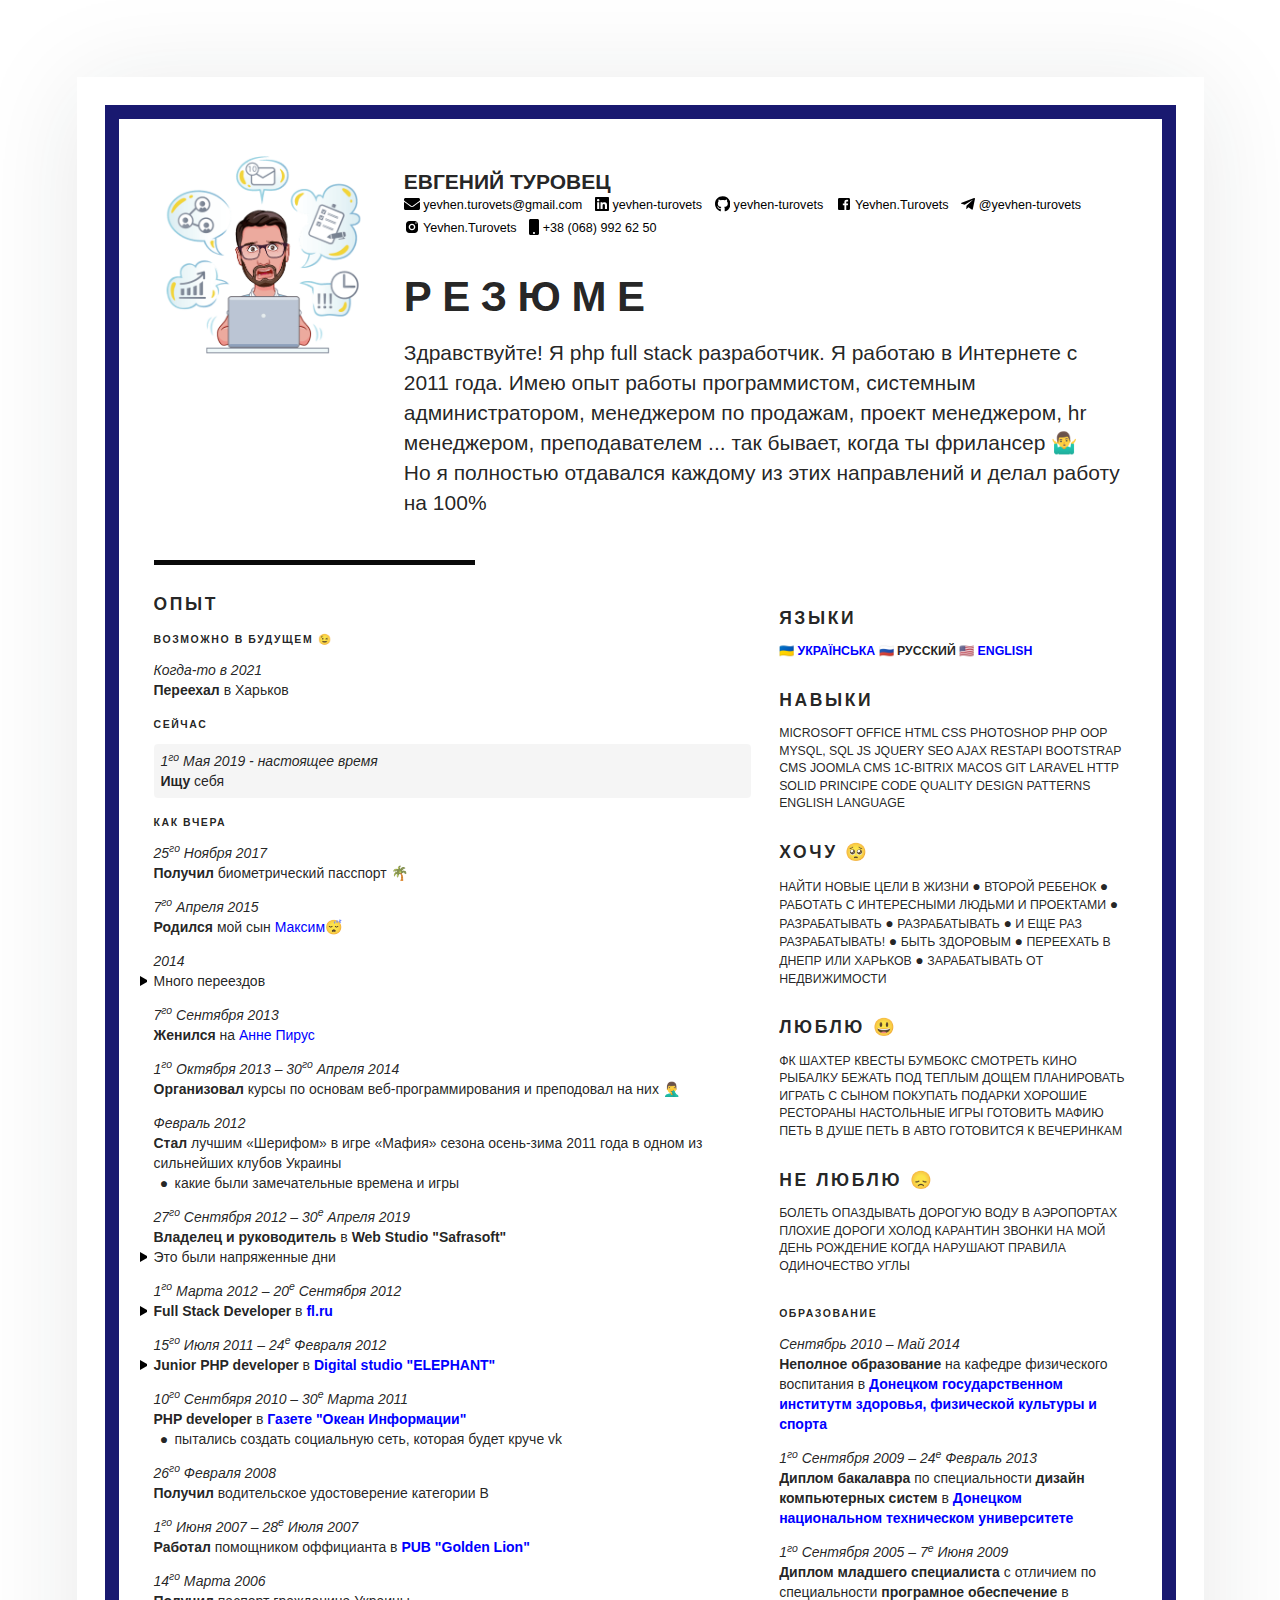
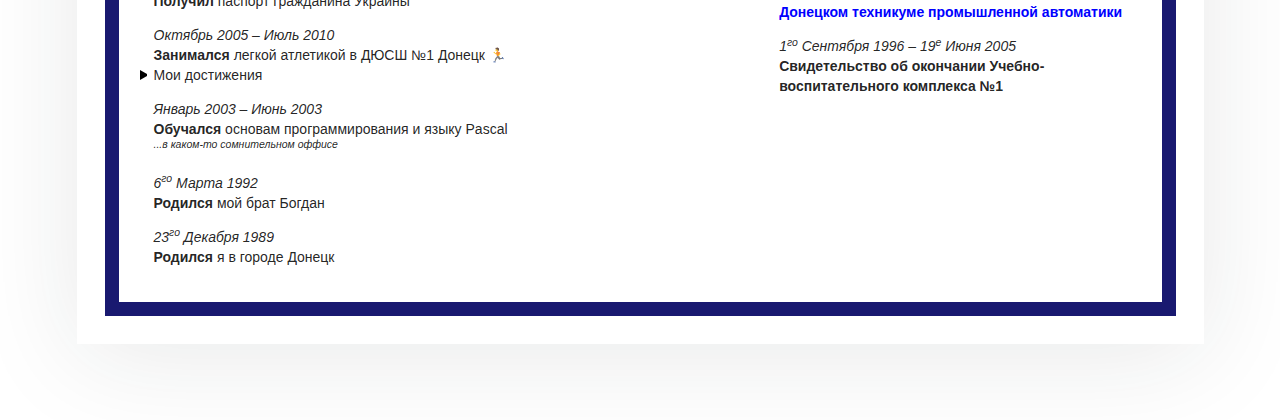
==== ru-ru/index.html @ 9f663149 "Create Ru version (closes #31" ====
<!DOCTYPE html>
<html>
  <head>
    <meta charset="UTF-8" />
    <meta name="description" content="Мой личный веб-сайт.">
    <meta name="robots" content="index,follow">
    <meta name="viewport" content="width=device-width, initial-scale=1">
    <title>Евгений Туровец - Резюме</title>
    <link rel="icon" type="image/x-icon" href="../favicon.ico">
    <link rel="me" href="mailto:yevhen.turovets@gmail.com">
    <link rel="me" href="tel:+380689926250">
    <link rel="stylesheet" href="../assets/stylesheets/base.css">
  </head>
  <body>
  <main>
    <article>
      <div class="page" style="border-color: midnightblue;">
        <div class="stackable grid">
          <div class="row">
            <div class="four wide center aligned column">
              <!-- Avatar -->
              <div class="avatar-wrapper">
                <object width="300px" class="avatar" data="../assets/images/avatar.svg" role="img" aria-label="Фотография моего профиля"></object>
              </div>
            </div>
            <div class="twelve wide column">
              <div class="stackable grid">
                <div class="sixteen wide column">
                  <!-- Name, job, contacts -->
                  <h1 class="name">Евгений Туровец</h1>
                  <ul class="contacts">
                    <li>
                      <a href="mailto:yevhen.turovets@gmail.com" rel="author" class="mail">
                        <svg class="icon" xmlns="http://www.w3.org/2000/svg" viewBox="0 0 512 512">
                          <path d="M502.3 190.8c3.9-3.1 9.7-.2 9.7 4.7V400c0 26.5-21.5 48-48 48H48c-26.5 0-48-21.5-48-48V195.6c0-5 5.7-7.8 9.7-4.7 22.4 17.4 52.1 39.5 154.1 113.6 21.1 15.4 56.7 47.8 92.2 47.6 35.7.3 72-32.8 92.3-47.6 102-74.1 131.6-96.3 154-113.7zM256 320c23.2.4 56.6-29.2 73.4-41.4 132.7-96.3 142.8-104.7 173.4-128.7 5.8-4.5 9.2-11.5 9.2-18.9v-19c0-26.5-21.5-48-48-48H48C21.5 64 0 85.5 0 112v19c0 7.4 3.4 14.3 9.2 18.9 30.6 23.9 40.7 32.4 173.4 128.7 16.8 12.2 50.2 41.8 73.4 41.4z">
                          </path>
                        </svg>
                        <span>yevhen.turovets@gmail.com</span>
                      </a>
                    </li>
                    <li>
                      <a href="https://linkedin.com/in/yevhen-turovets/" rel="author" class="linkedin">
                        <svg class="icon" xmlns="http://www.w3.org/2000/svg" viewBox="0 0 448 512">
                          <path
                                  d="M416 32H31.9C14.3 32 0 46.5 0 64.3v383.4C0 465.5 14.3 480 31.9 480H416c17.6 0 32-14.5 32-32.3V64.3c0-17.8-14.4-32.3-32-32.3zM135.4 416H69V202.2h66.5V416zm-33.2-243c-21.3 0-38.5-17.3-38.5-38.5S80.9 96 102.2 96c21.2 0 38.5 17.3 38.5 38.5 0 21.3-17.2 38.5-38.5 38.5zm282.1 243h-66.4V312c0-24.8-.5-56.7-34.5-56.7-34.6 0-39.9 27-39.9 54.9V416h-66.4V202.2h63.7v29.2h.9c8.9-16.8 30.6-34.5 62.9-34.5 67.2 0 79.7 44.3 79.7 101.9V416z" />
                        </svg>
                        <span>yevhen-turovets</span>
                      </a>
                    </li>
                    <li>
                      <a href="https://github.com/yevhen-turovets" rel="author" class="github">
                        <svg class="icon" xmlns="http://www.w3.org/2000/svg" viewBox="0 0 496 512">
                          <path
                                  d="M165.9 397.4c0 2-2.3 3.6-5.2 3.6-3.3.3-5.6-1.3-5.6-3.6 0-2 2.3-3.6 5.2-3.6 3-.3 5.6 1.3 5.6 3.6zm-31.1-4.5c-.7 2 1.3 4.3 4.3 4.9 2.6 1 5.6 0 6.2-2s-1.3-4.3-4.3-5.2c-2.6-.7-5.5.3-6.2 2.3zm44.2-1.7c-2.9.7-4.9 2.6-4.6 4.9.3 2 2.9 3.3 5.9 2.6 2.9-.7 4.9-2.6 4.6-4.6-.3-1.9-3-3.2-5.9-2.9zM244.8 8C106.1 8 0 113.3 0 252c0 110.9 69.8 205.8 169.5 239.2 12.8 2.3 17.3-5.6 17.3-12.1 0-6.2-.3-40.4-.3-61.4 0 0-70 15-84.7-29.8 0 0-11.4-29.1-27.8-36.6 0 0-22.9-15.7 1.6-15.4 0 0 24.9 2 38.6 25.8 21.9 38.6 58.6 27.5 72.9 20.9 2.3-16 8.8-27.1 16-33.7-55.9-6.2-112.3-14.3-112.3-110.5 0-27.5 7.6-41.3 23.6-58.9-2.6-6.5-11.1-33.3 2.6-67.9 20.9-6.5 69 27 69 27 20-5.6 41.5-8.5 62.8-8.5s42.8 2.9 62.8 8.5c0 0 48.1-33.6 69-27 13.7 34.7 5.2 61.4 2.6 67.9 16 17.7 25.8 31.5 25.8 58.9 0 96.5-58.9 104.2-114.8 110.5 9.2 7.9 17 22.9 17 46.4 0 33.7-.3 75.4-.3 83.6 0 6.5 4.6 14.4 17.3 12.1C428.2 457.8 496 362.9 496 252 496 113.3 383.5 8 244.8 8zM97.2 352.9c-1.3 1-1 3.3.7 5.2 1.6 1.6 3.9 2.3 5.2 1 1.3-1 1-3.3-.7-5.2-1.6-1.6-3.9-2.3-5.2-1zm-10.8-8.1c-.7 1.3.3 2.9 2.3 3.9 1.6 1 3.6.7 4.3-.7.7-1.3-.3-2.9-2.3-3.9-2-.6-3.6-.3-4.3.7zm32.4 35.6c-1.6 1.3-1 4.3 1.3 6.2 2.3 2.3 5.2 2.6 6.5 1 1.3-1.3.7-4.3-1.3-6.2-2.2-2.3-5.2-2.6-6.5-1zm-11.4-14.7c-1.6 1-1.6 3.6 0 5.9 1.6 2.3 4.3 3.3 5.6 2.3 1.6-1.3 1.6-3.9 0-6.2-1.4-2.3-4-3.3-5.6-2z" />
                        </svg>
                        <span>yevhen-turovets</span>
                      </a>
                    </li>
                    <li>
                      <a href="https://www.facebook.com/yevhen.turovets/" rel="author" class="facebook">
                        <svg class="icon" xmlns="http://www.w3.org/2000/svg" viewBox="0 0 24 24">
                          <path d="M19,3H5C3.895,3,3,3.895,3,5v14c0,1.105,0.895,2,2,2h7.621v-6.961h-2.343v-2.725h2.343V9.309 c0-2.324,1.421-3.591,3.495-3.591c0.699-0.002,1.397,0.034,2.092,0.105v2.43h-1.428c-1.13,0-1.35,0.534-1.35,1.322v1.735h2.7 l-0.351,2.725h-2.365V21H19c1.105,0,2-0.895,2-2V5C21,3.895,20.105,3,19,3z">
                          </path>
                        </svg>
                        <span>Yevhen.Turovets</span>
                      </a>
                    </li>
                    <li>
                      <a href="https://t.me/yevhen-turovets" rel="author" class="telegram">
                        <svg class="icon" xmlns="http://www.w3.org/2000/svg" viewBox="0 0 448 512">
                          <path fill="currentColor"
                                d="M446.7 98.6l-67.6 318.8c-5.1 22.5-18.4 28.1-37.3 17.5l-103-75.9-49.7 47.8c-5.5 5.5-10.1 10.1-20.7 10.1l7.4-104.9 190.9-172.5c8.3-7.4-1.8-11.5-12.9-4.1L117.8 284 16.2 252.2c-22.1-6.9-22.5-22.1 4.6-32.7L418.2 66.4c18.4-6.9 34.5 4.1 28.5 32.2z">
                          </path>
                        </svg>
                        <span>@yevhen-turovets</span>
                      </a>
                    </li>
                    <li>
                      <a href="https://www.instagram.com/yevhen.turovets/" rel="author" class="instagram">
                        <svg class="icon" xmlns="http://www.w3.org/2000/svg" viewBox="0 0 24 24">
                          <path d="M 8 3 C 5.239 3 3 5.239 3 8 L 3 16 C 3 18.761 5.239 21 8 21 L 16 21 C 18.761 21 21 18.761 21 16 L 21 8 C 21 5.239 18.761 3 16 3 L 8 3 z M 18 5 C 18.552 5 19 5.448 19 6 C 19 6.552 18.552 7 18 7 C 17.448 7 17 6.552 17 6 C 17 5.448 17.448 5 18 5 z M 12 7 C 14.761 7 17 9.239 17 12 C 17 14.761 14.761 17 12 17 C 9.239 17 7 14.761 7 12 C 7 9.239 9.239 7 12 7 z M 12 9 A 3 3 0 0 0 9 12 A 3 3 0 0 0 12 15 A 3 3 0 0 0 15 12 A 3 3 0 0 0 12 9 z">
                          </path>
                        </svg>
                        <span>Yevhen.Turovets</span>
                      </a>
                    </li>
                    <li>
                      <a href="tel:+380689926250" rel="author" class="phone">
                        <svg class="icon" xmlns="http://www.w3.org/2000/svg" viewBox="0 0 320 512"><path d="M272 0H48C21.5 0 0 21.5 0 48v416c0 26.5 21.5 48 48 48h224c26.5 0 48-21.5 48-48V48c0-26.5-21.5-48-48-48zM160 480c-17.7 0-32-14.3-32-32s14.3-32 32-32 32 14.3 32 32-14.3 32-32 32z"></path></svg>
                        <span>+38 (068) 992 62 50</span>
                      </a>
                    </li>
                  </ul>
                </div>
                <div class="sixteen wide mobile only column">
                  <div class="divider"></div>
                </div>
                <div class="sixteen wide column">
                  <!-- Intro -->
                  <h2>Резюме</h2>
                  <p>Здравствуйте! Я php full stack разработчик. Я работаю в Интернете с 2011 года. Имею опыт работы программистом, системным администратором, менеджером по продажам, проект менеджером, hr менеджером, преподавателем ... так бывает, когда ты фрилансер &#129335;&#8205;&#9794;&#65039; <br>
                    Но я полностью отдавался каждому из этих направлений и делал работу на 100%</p>
                </div>
              </div>
            </div>
          </div>
          <div class="row">
            <div class="sixteen wide column">
              <div class="fat divider"></div>
            </div>
          </div>
          <div class="row">
            <div class="ten wide column">
              <!-- Experience -->
              <h3>ОПЫТ</h3>

              <h6>Возможно в будущем &#128521;</h6>
              <ul class="timeline">
                <li>
                  <p><em>Когда-то в 2021</em></p>
                  <p><strong>Переехал</strong> в Харьков</p>
                </li>
              </ul>
              <h6>Сейчас</h6>
              <ul class="timeline">
                <li class="highlighted">
                  <p><em>1<sup>го</sup> Мая 2019 - настоящее время</em></p>
                  <p><strong>Ищу</strong> себя</p>
                </li>
              </ul>
              <h6>Как вчера</h6>
              <ul class="timeline">
                <li>
                  <p><em>25<sup>го</sup> Ноября 2017</em></p>
                  <p><strong>Получил</strong> биометрический пасспорт &#127796;</p>
                </li>
                <li>
                  <p><em>7<sup>го</sup> Апреля 2015</em></p>
                  <p><strong>Родился</strong> мой сын <a href="https://www.instagram.com/max.turovets/" rel="external">Максим</a>&#128564;</p>
                </li>
                <li class="details">
                  <p><em>2014</em></p>
                  <input type="checkbox" id="other">
                  <label for="other" class="summary">Много переездов</label>
                  <div>
                    <ul>
                      <li>
                        <p><em>Декабрь 2014</em></p>
                        <p><strong>Переехали</strong> в <a href="https://ru.wikipedia.org/wiki/%D0%98%D0%B2%D0%B0%D0%BD%D0%BE-%D0%A4%D1%80%D0%B0%D0%BD%D0%BA%D0%BE%D0%B2%D1%81%D0%BA" rel="external">Ивано-Франковск</a></p>
                      </li>
                      <li>
                        <p><em>Сентябрь 2014</em></p>
                        <p><strong>Переехали</strong> в <a href="https://ru.wikipedia.org/wiki/%D0%94%D1%80%D1%83%D0%B6%D0%BA%D0%BE%D0%B2%D0%BA%D0%B0" rel="external">Дружковку</a></p>
                      </li>
                      <li>
                        <p><em>Май 2014</em></p>
                        <p><strong>Переехали</strong> в <a href="https://ru.wikipedia.org/wiki/%D0%9D%D0%B8%D0%BA%D0%BE%D0%BB%D0%B0%D0%B5%D0%B2" rel="external">Николаев</a></p>
                      </li>
                    </ul>
                  </div>
                </li>
                <li>
                  <p><em>7<sup>го</sup> Сентября 2013</em></p>
                  <p><strong>Женился</strong> на <a href="https://www.instagram.com/anya_turovets/" rel="external">Анне Пирус</a></p>
                </li>
                <li>
                  <p><em>1<sup>го</sup> Октября 2013 &ndash; 30<sup>го</sup> Апреля 2014</em></p>
                  <p><strong>Организовал</strong> курсы по основам веб-программирования и преподовал на них &#129318;&#8205;&#9794;&#65039;</p>
                </li>
                <li>
                  <p><em>Февраль 2012</em></p>
                  <p><strong>Стал</strong> лучшим «Шерифом» в игре «Мафия» сезона осень-зима 2011 года в одном из сильнейших клубов Украины</p>
                  <ul>
                    <li>какие были замечательные времена и игры</li>
                  </ul>
                </li>
                <li class="details">
                  <p><em>27<sup>го</sup> Сентября 2012 &ndash; 30<sup>е</sup> Апреля 2019</em></p>
                  <p><strong>Владелец и руководитель</strong> в <strong>Web Studio "Safrasoft"</strong></p>
                  <input type="checkbox" id="other">
                  <label for="other" class="summary">Это были напряженные дни</label>
                  <div>
                      <ul>
                        <a href="https://realnoevremya.ru/uploads/articles/46/af/14698e7451c8ea7f.jpg" rel="external">как я выглядел</a>
                        <li>занимался организацией рабочего процесса </li>
                        <li>искал, нанимал и учил работников</li>
                        <li>искал клиентов </li>
                        <li>выполнял функции менеджера проектов </li>
                        <li>настраивал и поддерживал собственные и клиентские сервера </li>
                        <li>разрабатывал сайты на CMS 1C-Bitrix, CMS Joomla </li>
                        <li>занимался оптимизацией веб-сайтов и SEO</li>
                      </ul>
                  </div>
                </li>
                <li class="details">
                  <p><em>1<sup>го</sup> Марта 2012 &ndash; 20<sup>е</sup> Сентября 2012</em></p>
                  <input type="checkbox" id="other">
                  <label for="other" class="summary">
                    <strong>Full Stack Developer</strong> в <strong><a href="https://fl.ru" rel="external">fl.ru</a></strong>
                  </label>
                  <div>
                  <ul>
                    <li>верстал макеты сайтов </li>
                    <li>разрабатывал сайты на CMS 1C-Bitrix, CMS Joomla </li>
                    <li>занимался оптимизацией веб-сайтов и SEO</li>
                  </ul>
                  </div>
                </li>
                <li class="details">
                  <p><em>15<sup>го</sup> Июля 2011 &ndash; 24<sup>е</sup> Февраля 2012</em></p>
                  <input type="checkbox" id="other">
                  <label for="other" class="summary">
                    <strong>Junior PHP developer</strong> в <strong><a href="https://slon.org.ua/" rel="external">Digital studio "ELEPHANT"</a></strong>
                  </label>
                  <div>
                    <ul>
                      <li>получил первый опыт</li>
                      <li>не получил последние три зарплаты</li>
                      <li>оказывается надо платить за опыт</li>
                    </ul>
                  </div>
                </li>
                <li>
                  <p><em>10<sup>го</sup> Сентбяря 2010 &ndash; 30<sup>е</sup> Марта 2011</em></p>
                  <p><strong>PHP developer</strong> в <strong><a href="https://dn.vgorode.ua/reference/pressa/23887-okean-ynformatsyy-hazeta" rel="external">Газете "Океан Информации"</a></strong></p>
                  <ul>
                    <li>пытались создать социальную сеть, которая будет круче vk </li>
                  </ul>
                </li>
                <li>
                  <p><em>26<sup>го</sup> Февраля 2008</em></p>
                  <p><strong>Получил</strong> водительское удостоверение категории B</p>
                </li>
                <li>
                  <p><em>1<sup>го</sup> Июня 2007 &ndash; 28<sup>е</sup> Июля 2007</em></p>
                  <p><strong>Работал</strong> помощником оффицианта в <strong><a href="https://nastroenie.life/places/restoran-golden-lion/" rel="external">PUB "Golden Lion"</a></strong></p>
                </li>
                <li>
                  <p><em>14<sup>го</sup> Марта 2006</em></p>
                  <p><strong>Получил</strong> паспорт гражданина Украины</p>
                </li>
                <li class="details">
                  <p><em>Октябрь 2005 &ndash; Июль 2010</em></p>
                  <p><strong>Занимался</strong> легкой атлетикой в ДЮСШ №1 Донецк &#127939;</p>
                  <input type="checkbox" id="other">
                  <label for="other" class="summary">Мои достижения</label>
                  <div>
                    <ul>
                      <li>неоднократный призер области по бегу на 800 метров</li>
                      <li>Кандидат в мастера спорта</li>
                      <li>Быстрее, выше, сильнее!</li>
                    </ul>
                  </div>
                </li>
                <li>
                  <p><em>Январь 2003 &ndash; Июнь 2003</em></p>
                  <p><strong>Обучался</strong> основам программирования и языку Pascal<br>
                    <sup><em>...в каком-то сомнительном оффисе</em></sup></p>

                </li>
                <li>
                  <p><em>6<sup>го</sup> Марта 1992</em></p>
                  <p><strong>Родился</strong> мой брат Богдан</p>
                </li>
                <li>
                  <p><em>23<sup>го</sup> Декабря 1989</em></p>
                  <p><strong>Родился</strong> я в городе Донецк</p>
                </li>
              </ul>
            </div>
            <div class="six wide column">
              <!-- Languages -->
              <section>
                <h3>ЯЗЫКИ</h3>
                <p class="tags small"><a href="/uk-ua" hreflang="ua" rel="alternate" class="language" lang="ua"><span>&#x1f1fa;&#x1f1e6; УКРАЇНСЬКА</span></a> <span class="language" lang="ru">&#x1f1f7;&#x1f1fa; РУССКИЙ</span></a> <a href="/" hreflang="en" rel="alternate" class="language" lang="en"><span>&#x1f1fa;&#x1f1f8; ENGLISH</span></a></p>
              </section>
              <!-- Skills -->
              <section>
                <h3>НАВЫКИ</h3>
                <p class="tags small">MICROSOFT OFFICE HTML CSS PHOTOSHOP PHP OOP MYSQL, SQL JS JQUERY SEO AJAX RESTAPI BOOTSTRAP CMS JOOMLA CMS 1C-BITRIX MACOS GIT LARAVEL HTTP SOLID PRINCIPE CODE QUALITY DESIGN PATTERNS ENGLISH LANGUAGE</p>
              </section>
              <!-- Wants -->
              <section>
                <h3>ХОЧУ &#x1f97a;</h3>
                <p class="tags small bulleted"><span class = "tag">НАЙТИ НОВЫЕ ЦЕЛИ В ЖИЗНИ</span><span class = "tag">ВТОРОЙ РЕБЕНОК</span><span class = "tag">РАБОТАТЬ С ИНТЕРЕСНЫМИ ЛЮДЬМИ И ПРОЕКТАМИ</span><span class = "tag">РАЗРАБАТЫВАТЬ</span><span class = "tag">РАЗРАБАТЫВАТЬ</span><span class = "tag">И ЕЩЕ РАЗ РАЗРАБАТЫВАТЬ!</span><span class = "tag">БЫТЬ ЗДОРОВЫМ</span><span class = "tag">ПЕРЕЕХАТЬ В ДНЕПР ИЛИ ХАРЬКОВ</span><span class = "tag">ЗАРАБАТЫВАТЬ ОТ НЕДВИЖИМОСТИ</span> </p>
              </section>
              <section>
                <h3>ЛЮБЛЮ &#x1f603;</h3>
                <p class="tags small">ФК ШАХТЕР КВЕСТЫ БУМБОКС СМОТРЕТЬ КИНО РЫБАЛКУ БЕЖАТЬ ПОД ТЕПЛЫМ ДОЩЕМ ПЛАНИРОВАТЬ ИГРАТЬ С СЫНОМ ПОКУПАТЬ ПОДАРКИ ХОРОШИЕ РЕСТОРАНЫ НАСТОЛЬНЫЕ ИГРЫ ГОТОВИТЬ МАФИЮ ПЕТЬ В ДУШЕ ПЕТЬ В АВТО ГОТОВИТСЯ К ВЕЧЕРИНКАМ</p>
              </section>
              <section>
                <h3>НЕ ЛЮБЛЮ &#x1f61e;</h3>
                <p class="tags small">БОЛЕТЬ ОПАЗДЫВАТЬ ДОРОГУЮ ВОДУ В АЭРОПОРТАХ ПЛОХИЕ ДОРОГИ ХОЛОД КАРАНТИН ЗВОНКИ НА МОЙ ДЕНЬ РОЖДЕНИЕ КОГДА НАРУШАЮТ ПРАВИЛА ОДИНОЧЕСТВО УГЛЫ</p>
              </section>
              <!-- Education -->
              <section>
                <h6>ОБРАЗОВАНИЕ</h6>
                <ul class="timeline">
                  <li>
                    <div><em>Сентябрь 2010 &ndash; Май 2014</em></div>
                    <div><strong>Неполное образование</strong> на кафедре физического воспитания в <a href="https://dn.vgorode.ua/reference/vuzy/283-hosudarstvennyi-ynstytut-zdorovia-fyzycheskoho-vospytanyia-y-sporta" rel="external"><strong>Донецком государственном институтм здоровья, физической культуры и спорта</strong></a></div>
                  </li>
                  <li>
                    <div><em>1<sup>го</sup> Сентября 2009 &ndash; 24<sup>е</sup> Февраль 2013</em></div>
                    <div><strong>Диплом бакалавра</strong> по специальности <strong>дизайн компьютерных систем</strong> в <a href="http://donntu.org/" rel="external"><strong>Донецком национальном техническом университете</strong></a></div>
                  </li>
                  <li>
                    <div><em>1<sup>го</sup> Сентября 2005 &ndash; 7<sup>е</sup> Июня 2009</em></div>
                    <div><strong>Диплом младшего специалиста</strong> с отличием по специальности <strong>програмное обеспечение</strong> в <a href="https://dn.vgorode.ua/reference/tekhnykumy_uchylyscha_y_kolledzhy/16600-donetskyi-tekhnykum-promyshlennoi-avtomatyky" rel="external"><strong>Донецком техникуме промышленной автоматики</strong></a></div>
                  </li>
                  <li>
                    <div><em>1<sup>го</sup> Сентября 1996 &ndash; 19<sup>е</sup> Июня 2005</em></div>
                    <div><strong>Свидетельство об окончании</strong> <strong>Учебно-воспитательного комплекса №1</strong></div>
                  </li>
                </ul>
            </div>
          </div>
        </div>
      </div>
    </article>
  </main>
  </body>
</html>
---- assets/stylesheets/base.css ----
::-moz-selection {
  background: yellow;
}
::selection {
  background: yellow;
}
*,
*:before,
*:after {
  box-sizing: inherit;
}
html {
  font-size: 14px;
  -webkit-text-size-adjust: 100%;
  text-size-adjust: 100%;
  box-sizing: border-box;
}
html,
body {
  margin: 0;
  line-height: 1.4285em;
  color: rgba(0, 0, 0, 0.87);
}
body {
  font-family: -apple-system, BlinkMacSystemFont, "Segoe UI", Roboto,
    Oxygen-Sans, Ubuntu, Cantarell, "Helvetica Neue", sans-serif;
}
h1,
h2,
h3,
h4,
h5 {
  line-height: 1.28571429em;
  margin: 0 0 1rem 0;
  font-weight: bold;
  padding: 0;
}
h1:last-child,
h2:last-child,
h3:last-child,
h4:last-child,
h5:last-child {
  margin-bottom: 0;
}
h1,
h2,
h3 {
  text-transform: uppercase;
}
h1 {
  font-weight: 900;
  font-size: 1.5rem;
  margin-bottom: 0;
}
h2 {
  font-weight: 900;
  font-size: 3rem;
  letter-spacing: 0.25em;
}
h2 + p {
  font-weight: 300;
  font-size: 1.5rem;
  margin-bottom: 0.25em;
}
h3 {
  font-weight: 700;
  font-size: 1.25rem;
  letter-spacing: 0.15em;
}
h4 {
  font-size: 1.125rem;
}
h5 {
  font-size: 1rem;
}
h6 {
  font-size: 0.75rem;
  letter-spacing: 0.15em;
  text-transform: uppercase;
  margin: 0 0 1em 0;
}
section {
  padding: 1em 0;
}
p {
  margin: 0 0 1em;
  line-height: 1.4285em;
}
p:first-child {
  margin-top: 0;
}
p:last-child {
  margin-bottom: 0;
}
strong {
  font-weight: 600;
}
small {
  font-size: 80%;
}
ul,
ol {
  list-style: none outside none;
  padding-left: 1.5em;
  margin: 0;
}
ol {
  counter-reset: ol-counter;
}
li {
  list-style: none outside none;
}
ul > li:before {
  content: "●";
  font-family: "Arial";
  float: left;
  width: 1.5em;
  margin-left: -1.5em;
  text-align: center;
}
ol > li:before {
  content: counter(ol-counter);
  counter-increment: ol-counter;
  float: left;
  width: 1rem;
  border-radius: 0.25em;
  background: transparent;
  color: inherit;
  font-weight: bold;
  font-size: 0.7em;
  font-family: inherit;
  display: flex;
  align-items: center;
  justify-content: center;
  margin-left: calc(-1.5rem + 0.5rem / 2);
  height: 1rem;
  margin-top: calc((1.4285rem - 1rem) / 2);
}
ol.inverted > li:before {
  background: black;
  color: white;
  font-weight: normal;
}
a {
  color: blue;
  background-color: transparent;
  text-decoration: none;
}
a[rel="external"]:not(.label):hover,
a.language:hover span {
  text-decoration: underline;
}

/* Prevent `sub` and `sup` elements from affecting the line height in all browsers */
sub,
sup {
  font-size: 75%;
  line-height: 0;
  position: relative;
  vertical-align: baseline;
}
sub {
  bottom: -0.25em;
}
sup {
  top: -0.5em;
}

/* Remove the border on images inside links in IE 10 */
img {
  border-style: none;
}

/* Change the font styles in all browsers, remove the margin in Firefox and Safari */
button,
input {
  font-family: inherit;
  font-size: 100%;
  line-height: 1.15;
  margin: 0;
}

/* Show the overflow in IE and Edge */
button,
input {
  overflow: visible;
}

/* Remove the inheritance of text transform in Edge, Firefox, and IE */
button {
  text-transform: none;
}

/* Correct the inability to style clickable types in iOS and Safari	*/
button,
[type="button"] {
  -webkit-appearance: button;
  appearance: button;
}

/* Remove the inner border and padding in Firefox	*/
button::-moz-focus-inner,
[type="button"]::-moz-focus-inner {
  border-style: none;
  padding: 0;
}

/* Restore the focus styles unset by the previous rule */
button:-moz-focusring,
[type="button"]:-moz-focusring {
  outline: 1px dotted ButtonText;
}

/* Add the correct box sizing in IE 10, remove the padding in IE 10 */
[type="checkbox"] {
  box-sizing: border-box;
  padding: 0;
}

/* Utiltities */
.nowrap {
  white-space: nowrap;
}

/* Article */
article {
  max-width: 100%;
  margin-left: auto;
  margin-right: auto;
}
@media only screen and (min-width: 768px) and (max-width: 991px) {
  article {
    width: 723px;
    margin-top: calc((100% - 723px) / 2);
    margin-bottom: calc((100% - 723px) / 2);
  }
}
@media only screen and (min-width: 992px) and (max-width: 1199px) {
  article {
    width: 933px;
    margin-top: calc((100% - 933px) / 2);
    margin-bottom: calc((100% - 933px) / 2);
  }
}
@media only screen and (min-width: 1200px) {
  article {
    width: 1127px;
    margin-top: calc((100% - 1127px) / 2);
    margin-bottom: calc((100% - 1127px) / 2);
  }
}

/* Page */
.page {
  position: relative;
  padding: 3em;
  background: white;
  box-shadow: 0 10px 100px 0 rgba(34, 36, 38, 0.1);
  transition: box-shadow 0.2s linear;
}
.page[style^="border-color"] {
  padding: 4.5em;
}
.page[style^="border-color"]:before {
  content: " ";
  display: block;
  position: absolute;
  left: 2em;
  top: 2em;
  right: 2em;
  bottom: 2em;
  border-color: inherit;
  border-width: 1em;
  border-style: solid;
  pointer-events: none;
  transition: border-color 0.2s ease-in-out;
}
@media only screen {
  .page:hover {
    box-shadow: 0 10px 100px 0 rgba(34, 36, 38, 0.3);
  }
}
@media only screen and (max-width: 767px) {
  .page,
  .page[style^="border-color"] {
    padding: 0;
  }
  .page[style^="border-color"]:before {
    display: none;
  }
}

/**
 * # Semantic UI - 2.4.2
 * https://github.com/Semantic-Org/Semantic-UI
 * https://www.semantic-ui.com/
 * Copyright 2014 Contributors
 * Released under the MIT license
 * https://opensource.org/licenses/MIT
 */
.grid {
  display: flex;
  flex-direction: row;
  flex-wrap: wrap;
  align-items: stretch;
  padding: 0;
  /**
   * Temporary hack to be sure avatar
   * is rendered on print preview
   */
  display: block !important;
}
.grid .grid {
  margin-left: -1em;
  margin-right: -1em;
}

/* Rows */
.grid > .row {
  position: relative;
  display: flex;
  flex-direction: row;
  flex-wrap: wrap;
  justify-content: inherit;
  align-items: stretch;
  width: 100% !important;
  padding: 0rem;
  padding-top: 1rem;
  padding-bottom: 1rem;
}

/* Columns */
/* Standard 16 column */
.grid > .column:not(.row),
.grid > .row > .column {
  position: relative;
  display: inline-block;
  width: 6.25%;
  padding-left: 1rem;
  padding-right: 1rem;
  vertical-align: top;
}
.grid > * {
  padding-left: 1rem;
  padding-right: 1rem;
}

/* Columns */
/* Vertical padding when no rows */
.grid > .column:not(.row) {
  padding-top: 1rem;
  padding-bottom: 1rem;
}
.grid > .row > .column {
  margin-top: 0;
  margin-bottom: 0;
}

/* Assume full width with one column */
.grid > .column:only-child,
.grid > .row > .column:only-child {
  width: 100%;
}

/* Column Width */
.grid > .row > [class*="one wide"].column,
.grid > .column.row > [class*="one wide"].column,
.grid > [class*="one wide"].column,
.column.grid > [class*="one wide"].column {
  width: 6.25% !important;
}
.grid > .row > [class*="two wide"].column,
.grid > .column.row > [class*="two wide"].column,
.grid > [class*="two wide"].column,
.column.grid > [class*="two wide"].column {
  width: 12.5% !important;
}
.grid > .row > [class*="three wide"].column,
.grid > .column.row > [class*="three wide"].column,
.grid > [class*="three wide"].column,
.column.grid > [class*="three wide"].column {
  width: 18.75% !important;
}
.grid > .row > [class*="four wide"].column,
.grid > .column.row > [class*="four wide"].column,
.grid > [class*="four wide"].column,
.column.grid > [class*="four wide"].column {
  width: 25% !important;
}
.grid > .row > [class*="five wide"].column,
.grid > .column.row > [class*="five wide"].column,
.grid > [class*="five wide"].column,
.column.grid > [class*="five wide"].column {
  width: 31.25% !important;
}
.grid > .row > [class*="six wide"].column,
.grid > .column.row > [class*="six wide"].column,
.grid > [class*="six wide"].column,
.column.grid > [class*="six wide"].column {
  width: 37.5% !important;
}
.grid > .row > [class*="seven wide"].column,
.grid > .column.row > [class*="seven wide"].column,
.grid > [class*="seven wide"].column,
.column.grid > [class*="seven wide"].column {
  width: 43.75% !important;
}
.grid > .row > [class*="eight wide"].column,
.grid > .column.row > [class*="eight wide"].column,
.grid > [class*="eight wide"].column,
.column.grid > [class*="eight wide"].column {
  width: 50% !important;
}
.grid > .row > [class*="nine wide"].column,
.grid > .column.row > [class*="nine wide"].column,
.grid > [class*="nine wide"].column,
.column.grid > [class*="nine wide"].column {
  width: 56.25% !important;
}
.grid > .row > [class*="ten wide"].column,
.grid > .column.row > [class*="ten wide"].column,
.grid > [class*="ten wide"].column,
.column.grid > [class*="ten wide"].column {
  width: 62.5% !important;
}
.grid > .row > [class*="eleven wide"].column,
.grid > .column.row > [class*="eleven wide"].column,
.grid > [class*="eleven wide"].column,
.column.grid > [class*="eleven wide"].column {
  width: 68.75% !important;
}
.grid > .row > [class*="twelve wide"].column,
.grid > .column.row > [class*="twelve wide"].column,
.grid > [class*="twelve wide"].column,
.column.grid > [class*="twelve wide"].column {
  width: 75% !important;
}
.grid > .row > [class*="thirteen wide"].column,
.grid > .column.row > [class*="thirteen wide"].column,
.grid > [class*="thirteen wide"].column,
.column.grid > [class*="thirteen wide"].column {
  width: 81.25% !important;
}
.grid > .row > [class*="fourteen wide"].column,
.grid > .column.row > [class*="fourteen wide"].column,
.grid > [class*="fourteen wide"].column,
.column.grid > [class*="fourteen wide"].column {
  width: 87.5% !important;
}
.grid > .row > [class*="fifteen wide"].column,
.grid > .column.row > [class*="fifteen wide"].column,
.grid > [class*="fifteen wide"].column,
.column.grid > [class*="fifteen wide"].column {
  width: 93.75% !important;
}
.grid > .row > [class*="sixteen wide"].column,
.grid > .column.row > [class*="sixteen wide"].column,
.grid > [class*="sixteen wide"].column,
.column.grid > [class*="sixteen wide"].column {
  width: 100% !important;
}

/* Center Aligned */
[class*="center aligned"].grid > .column,
[class*="center aligned"].grid > .row > .column,
.grid > [class*="center aligned"].row > .column,
.grid > [class*="center aligned"].column.column,
.grid > .row > [class*="center aligned"].column.column {
  text-align: center;
}

/* Stackable */
@media only screen and (max-width: 767px) {
  .stackable.grid > .row > .wide.column,
  .stackable.grid > .wide.column,
  .stackable.grid > .column.grid > .column,
  .stackable.grid > .column.row > .column,
  .stackable.grid > .row > .column,
  .stackable.grid > .column:not(.row),
  .grid > .stackable.row > .column {
    width: 100% !important;
    padding: 1em !important;
  }
}

/* Mobile only column */
[class*="mobile only"].grid,
.grid > [class*="mobile only"].row,
.grid > [class*="mobile only"].column,
.grid > .row > [class*="mobile only"].column {
  display: none;
}
@media only screen and (max-width: 767px) {
  [class*="mobile only"].grid,
  .grid > [class*="mobile only"].row,
  .grid > [class*="mobile only"].column,
  .grid > .row > [class*="mobile only"].column {
    display: block;
  }
}

/* Avatar */
.avatar-wrapper {
  padding: 0 1em;
  display: flex;
  align-items: center;
  justify-content: center;
}
.avatar {
  position: relative;
  max-width: 15rem;
  display: block;
  flex: 1 0 auto;
}
@media only screen and (max-width: 1199px) {
  .avatar-wrapper {
    padding: 0;
  }
}

/* Divider */
.divider {
  border-top: 1px solid rgba(222, 222, 222, 1);
}
.divider.fat {
  border-top: 0.3571428571428571em solid rgba(10, 10, 10, 1);
  width: 33%;
}

/* Language */
.language {
  font-weight: 600;
  white-space: nowrap;
}

/* Labels */
.labels > .label {
  background-color: #e8e8e8;
  border-radius: 0.28571429rem;
  color: rgba(0, 0, 0, 0.6);
  cursor: pointer;
  display: block;
  float: left;
  font-size: 0.78571429rem;
  font-weight: 600;
  line-height: 1;
  margin-bottom: 0.5em;
  padding: 0.5833em 0.833em;
  transition: background 0.1s ease;
  -webkit-transition: background 0.1s ease;
}
.labels > .label:hover {
  background-color: #e0e0e0;
  color: rgba(0, 0, 0, 0.8);
}
.labels > .label:not(:last-child) {
  margin-right: 0.5em;
}

/* Job */
.job {
  margin-bottom: 0.25rem;
}

/* Contacts */
.contacts {
  list-style: none outside none;
  display: flex;
  flex-wrap: wrap;
  padding: 0;
  margin-top: 0;
  margin-bottom: 0;
  white-space: nowrap;
  font-size: 0.9em;
  font-weight: 400;
}
.contacts li {
  margin-bottom: 0.25rem;
  margin-right: 1em;
}
.contacts li:before {
  display: none;
}
.contacts li a {
  color: black;
  transition: color 0.2s ease-in-out;
}
.contacts li a.facebook:hover {
  color: #3b5998;
}
.contacts li a.github:hover {
  color: dimgrey;
}
.contacts li a.mail:hover {
  color: dimgrey;
}
.contacts li a.skype:hover {
  color: #00aff0;
}
.contacts li a.linkedin:hover {
  color: #0077b5;
}
.contacts li a.telegram:hover {
  color: #0088cc;
}
.contacts li a.phone:hover {
  color: dimgrey;
}
.contacts li a.website {
  display: none;
}
.contacts li a .icon {
  fill: currentColor;
  height: 1.1428rem;
  vertical-align: text-bottom;
}

@media only screen and (max-width: 767px) {
  .name,
  .job,
  .contacts {
    text-align: center;
  }
  .contacts li {
    margin-right: 0;
  }
}
@media only screen and (max-width: 1199px) {
  .contacts {
    margin-top: 1em;
    flex-direction: column;
  }
}

/* Native <details> element styling */
details {
  display: block;
}
details > summary::-webkit-details-marker {
  margin-left: 0.25em;
  margin-right: 0.25em;
}
details > summary {
  display: list-item;
  cursor: pointer;
}
details > div {
  margin-top: 0.5em;
}
details > div:after {
  content: " ";
  clear: both;
  display: block;
}

/* Alternative to <details> compatible with Safari */
.details > input {
  -webkit-appearance: none;
  -moz-appearance: none;
  appearance: none;
  border: none;
  border-radius: 0;
  background: none;
  transition: 0.2s;
  cursor: pointer;
  width: 1.5em;
  display: inline-flex;
  align-items: center;
  justify-content: center;
  flex: 0 0 auto;
  height: 1.5em;
  vertical-align: top;
  outline: none;
}
.details > input:after {
  content: " ";
  border-top: 0.35em solid transparent;
  border-bottom: 0.35em solid transparent;
  border-left: 0.5em solid black;
  position: relative;
  width: 0.5em;
  height: 0.7em;
  cursor: pointer;
}
.details > input:checked {
  transform: rotate(90deg);
}
.details > label.summary {
  cursor: pointer;
}
.details > input:checked ~ div {
  display: block;
}
.details > div {
  display: none;
}
.details > div.labels {
  margin-top: 0.5em;
}
.details > div:after {
  content: " ";
  clear: both;
  display: block;
}

/* Details as a standalone block */
div.details > input:first-child {
  float: left;
}
div.details > input:first-child + label {
  width: calc(100% - 1.5em);
  padding: 0;
  display: inline-block;
}
div.details > input:first-child + label + .details-body {
  padding-left: 1.5em;
}

/* Details as a list item */
li.details {
  list-style-type: none;
}
li.details:before {
  display: none;
}
li.details > input {
  float: left;
  margin-left: -1.5em;
}

/* Highlighted list item */
li.highlighted {
  padding: 0.5em;
  background: rgba(0, 0, 0, 0.04);
  border-radius: 4px;
}

/* Bordered list item */
li.bordered {
  border: 1px solid rgba(0, 0, 0, 0.125);
  border-radius: 4px;
  padding: 0.5em;
  transition: all 0.2s linear;
}
li.bordered:hover {
  background: #fafafa;
}
li.bordered > ul > li.details > div,
li.bordered > ul > details > div {
  padding: 0.5em 0.5em 0 2em;
  border-top: 1px solid rgb(224, 224, 224);
  margin-top: 0.5em;
  margin-left: -2em;
  margin-right: -0.5em;
}

/* Timeline */
.timeline {
  list-style: none outside none;
  padding: 0;
  margin: 0;
}
.timeline:not(:last-child) {
  margin-bottom: 1em;
}
.timeline > li:before {
  display: none;
}
.timeline > li:not(:last-child) {
  margin-bottom: 1em;
}
.timeline > li p {
  margin: 0;
}

/* Tags */
.tags.small {
  font-size: 0.88em;
}
.tags.bulleted .tag:not(:last-child):after {
  content: "●";
  display: inline-block;
  font-family: "Arial";
  font-size: 1rem;
  margin: 0 0.25em 0 0.25em;
}

/* Print */
@media print {
  .page,
  .page[style] {
    padding: 0;
    box-shadow: none;
    border-color: transparent !important;
  }
  .grid {
    display: block;
  }
  .avatar-wrapper {
    padding: 0;
  }
  .contacts {
    margin-top: 1em;
  }
  .contacts li a.website {
    display: block;
  }
  .credits {
    display: none;
  }
}

/* Color */
.color {
  cursor: pointer;
  white-space: nowrap;
  background: inherit;
  color: inherit;
  font: inherit;
  border: none;
  margin: 0;
  padding: 0;
}
.color:before {
  content: " ";
  display: inline-block;
  border-radius: 100%;
  margin: 0.27em;
  height: 0.88em;
  width: 0.88em;
  vertical-align: top;
  position: relative;
}
.color.midnightblue:before {
  background-color: midnightblue;
}
.color.chartreuse:before {
  background-color: chartreuse;
}

/* Audio button */
button.audio {
  cursor: pointer;
  background: inherit;
  font: inherit;
  border: none;
  margin: 0;
  padding: 0;
}
button.audio svg {
  height: 16px;
  width: 16px;
  vertical-align: text-top;
}

/* Resume */
#resume {
  color: inherit;
  transition: 0.2s;
  opacity: 0.75;
  padding: 0 0.25em 0.25em 0.25em;
  margin-left: -0.25em;
  display: inline-block;
}
#resume:hover {
  opacity: 1;
}
#resume .dots {
  background: #808080;
  color: white;
  padding: 0 0.2em;
  border-radius: 3px;
  height: 1em;
  line-height: 1em;
  margin-top: 0.2857142857em;
  float: left;
  margin-right: 0.2857142857em;
}
#resume .dots .dot {
  float: left;
  height: 0.42857142857em;
  width: 0.42857142857em;
  background: white;
  border-radius: 100%;
  margin-top: 0.2857142857em;
  vertical-align: top;
}
#resume .dots .dot:not(:last-child) {
  margin-right: 0.2142857em;
}

/* Dialog */
dialog {
  display: none;
  height: 100%;
  width: 100%;
  z-index: 3;
  padding: 0;
  border: none;
  margin: 0;
  position: absolute;
  top: 0;
  left: 0;
  background: white;
}
dialog .photos {
  height: 100%;
  width: 100%;
  overflow: auto;
  display: inline-flex;
  -webkit-overflow-scrolling: touch;
}
dialog .photos img {
  display: block;
  width: auto;
  height: 100%;
  padding: 4px 0 4px 4px;
}
dialog .photos img:last-child {
  padding-right: 4px;
}
dialog:target {
  display: block;
}
dialog:target ~ * {
  display: none;
}

/* Close */
.close {
  text-indent: -9999px;
  position: absolute;
  z-index: 1;
  top: 2em;
  left: 2em;
  display: inline-block;
  width: 4em;
  height: 4em;
  overflow: hidden;
}
.close:before,
.close:after {
  content: " ";
  position: absolute;
  width: 100%;
  top: 50%;
  left: 0;
  margin-top: -1px;
  background: white;
  height: 1px;
}
.close:before {
  transform: rotate(45deg);
}
.close:after {
  transform: rotate(-45deg);
}

/* Credits */
.credits {
  text-align: right;
  padding: 0.5em;
  line-height: 1em;
  opacity: 0.75;
  transition: opacity 0.2s linear;
}
.credits:hover {
  opacity: 1;
}
@media only screen and (max-width: 767px) {
  .credits {
    display: none;
  }
}

/* Hide header, reveal footer */
header {
  position: fixed;
  z-index: 1;
  background: white;
  top: 0;
  left: 0;
  height: 2em;
  width: 100%;
}
header + main {
  margin-top: 2em;
}
main {
  overflow: auto;
  z-index: 2;
  background: white;
  position: relative;
}
main:nth-last-child(3) {
  margin-bottom: 50vh;
}
footer {
  height: 50vh;
  position: fixed;
  bottom: 0;
  left: 0;
  width: 100%;
  background: whitesmoke;
  display: flex;
  align-items: center;
  justify-content: center;
  z-index: 1;
}
@media only screen and (max-width: 767px) {
  header {
    height: auto;
    position: relative;
  }
  header + main {
    margin-top: 0;
  }
  main:nth-last-child(3) {
    margin-bottom: 0;
  }
  footer {
    height: auto;
    position: relative;
    padding: 1em;
  }
}
@media print {
  header,
  footer {
    display: none;
  }
  header + main {
    margin-top: 0;
  }
  main:nth-last-child(3) {
    margin-bottom: 0;
  }
}
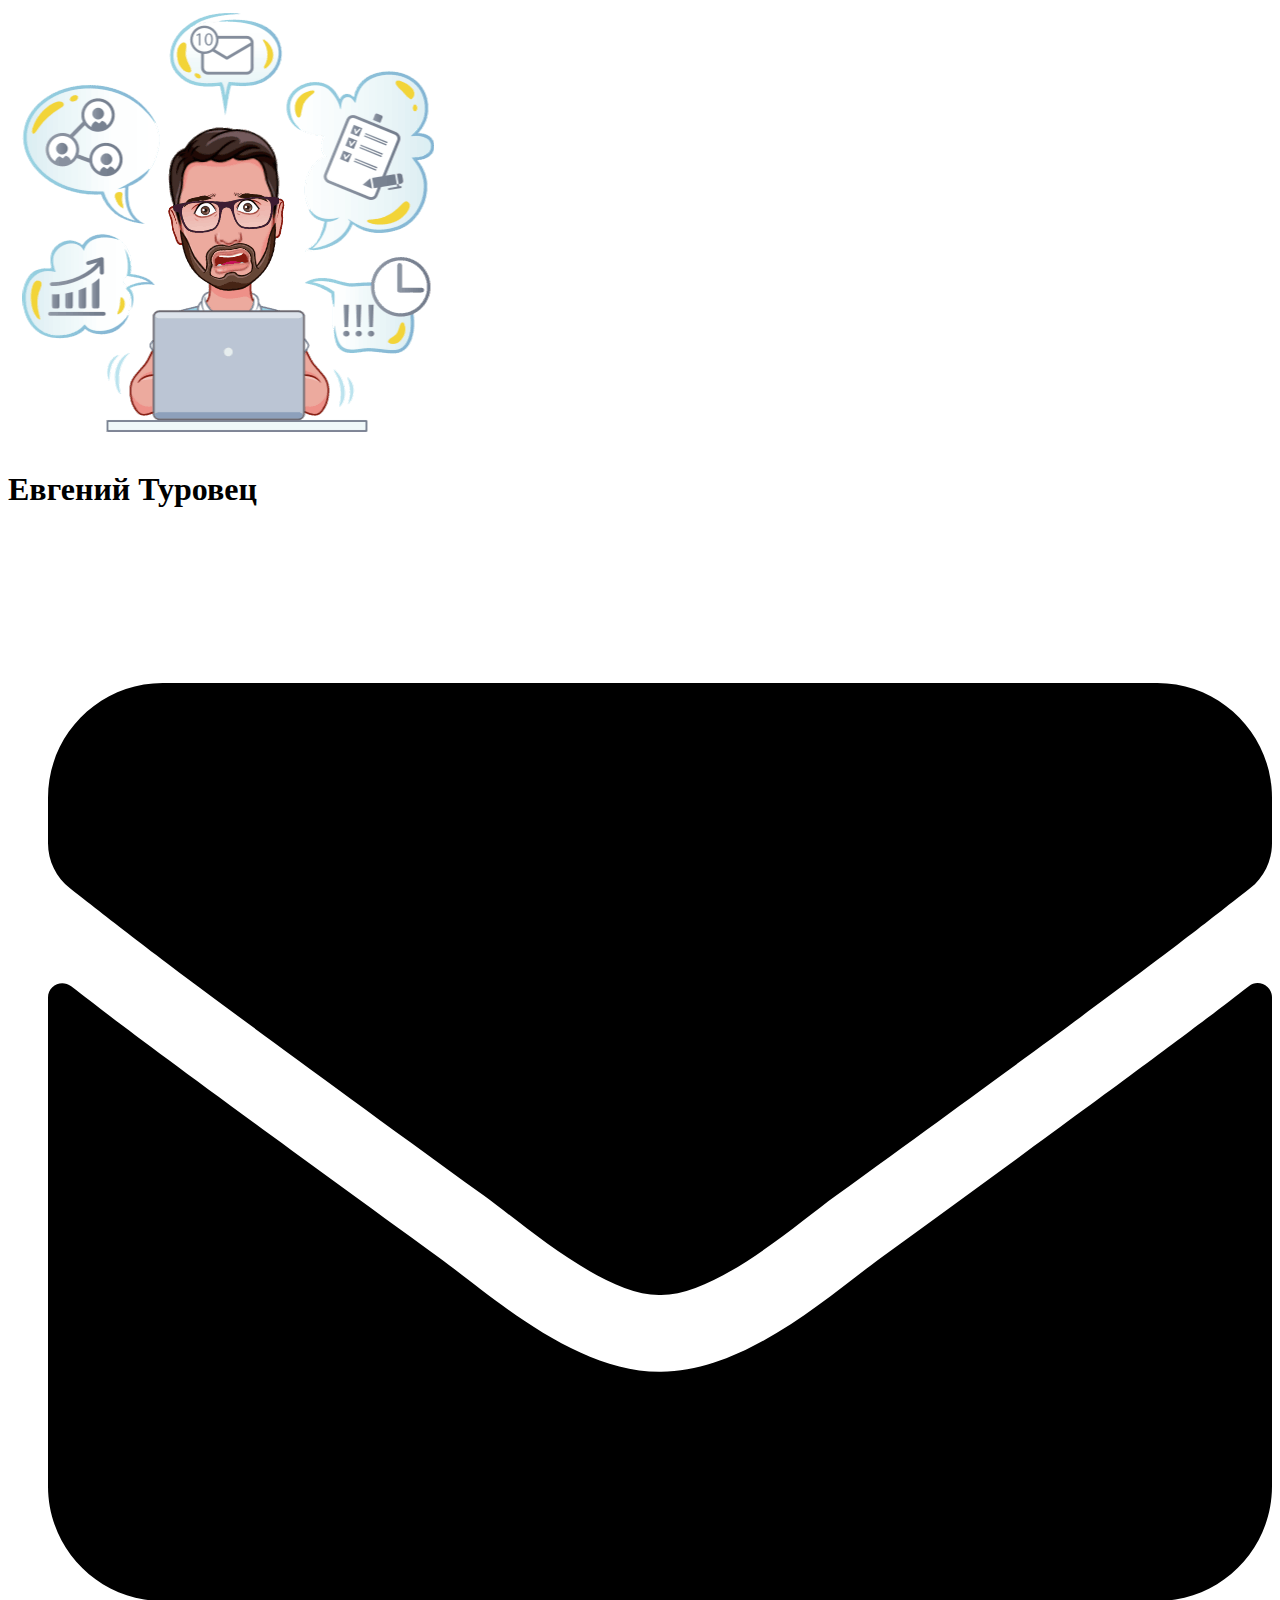
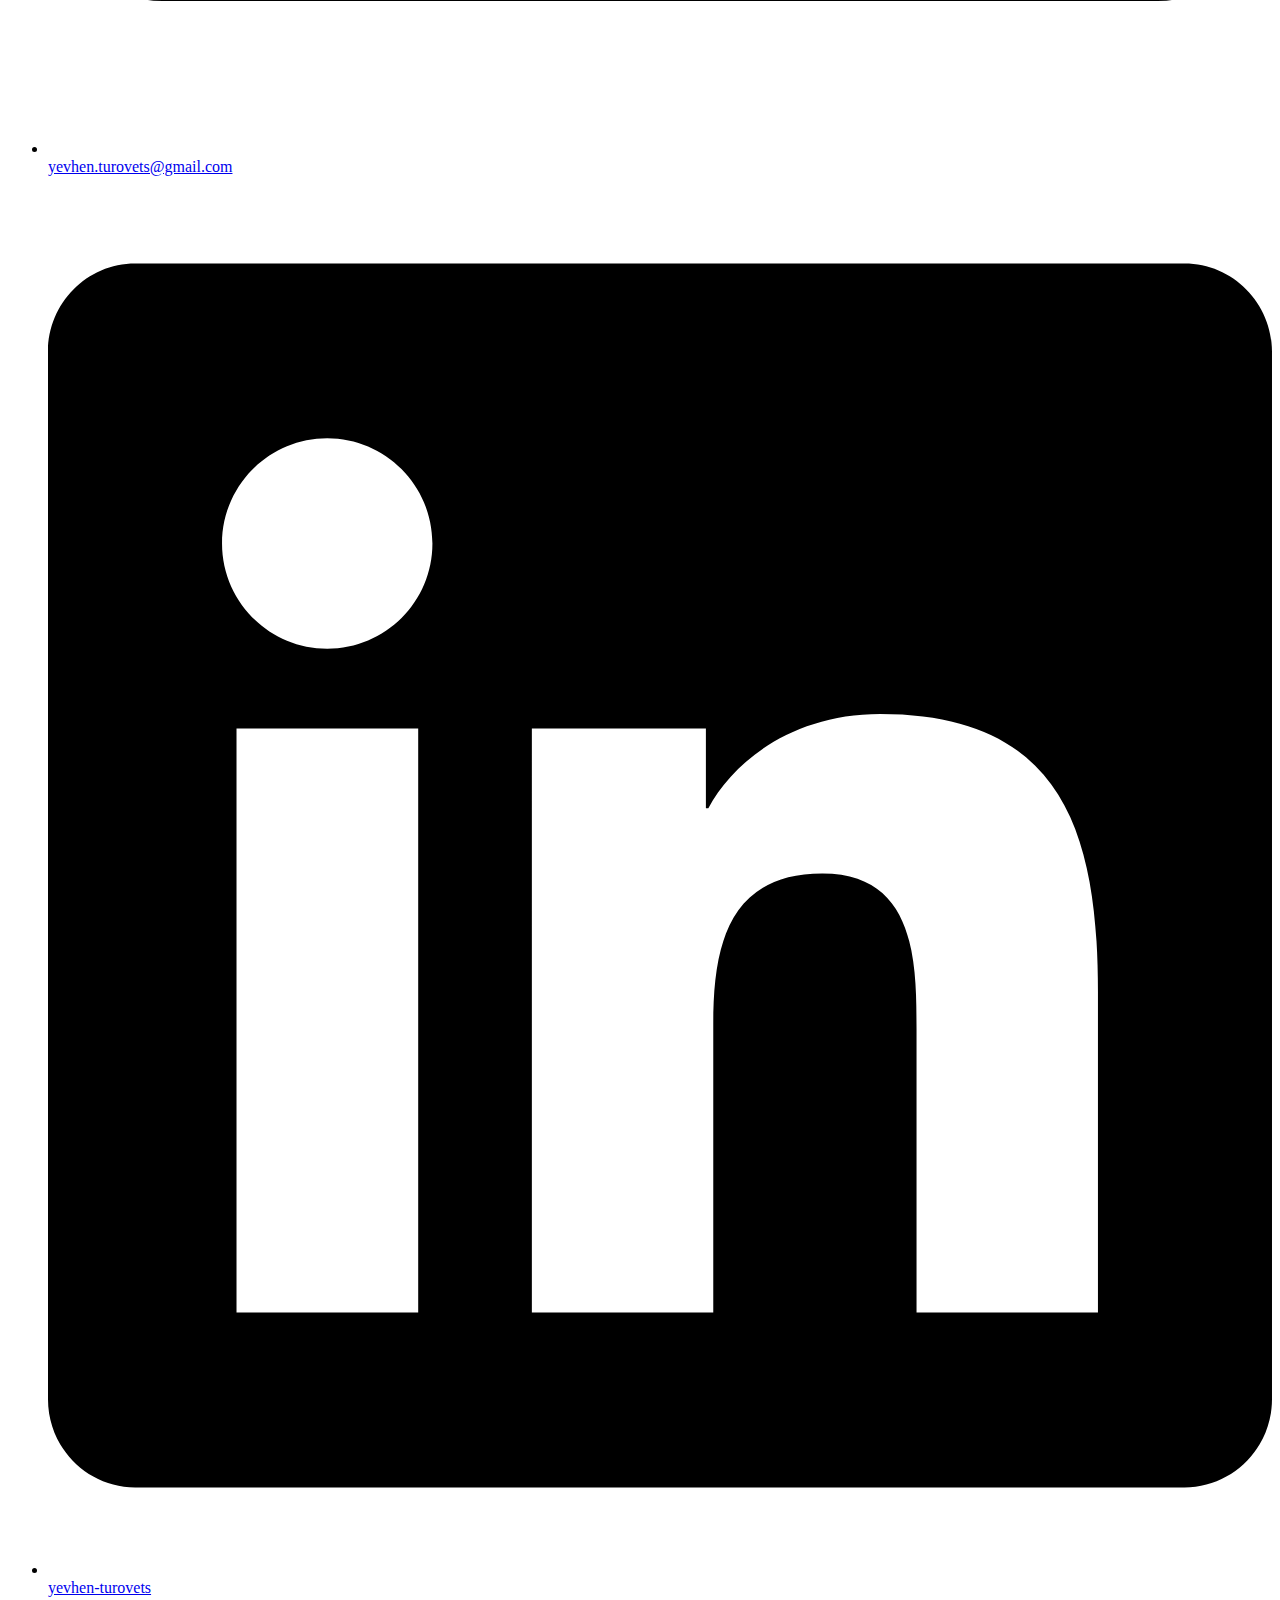
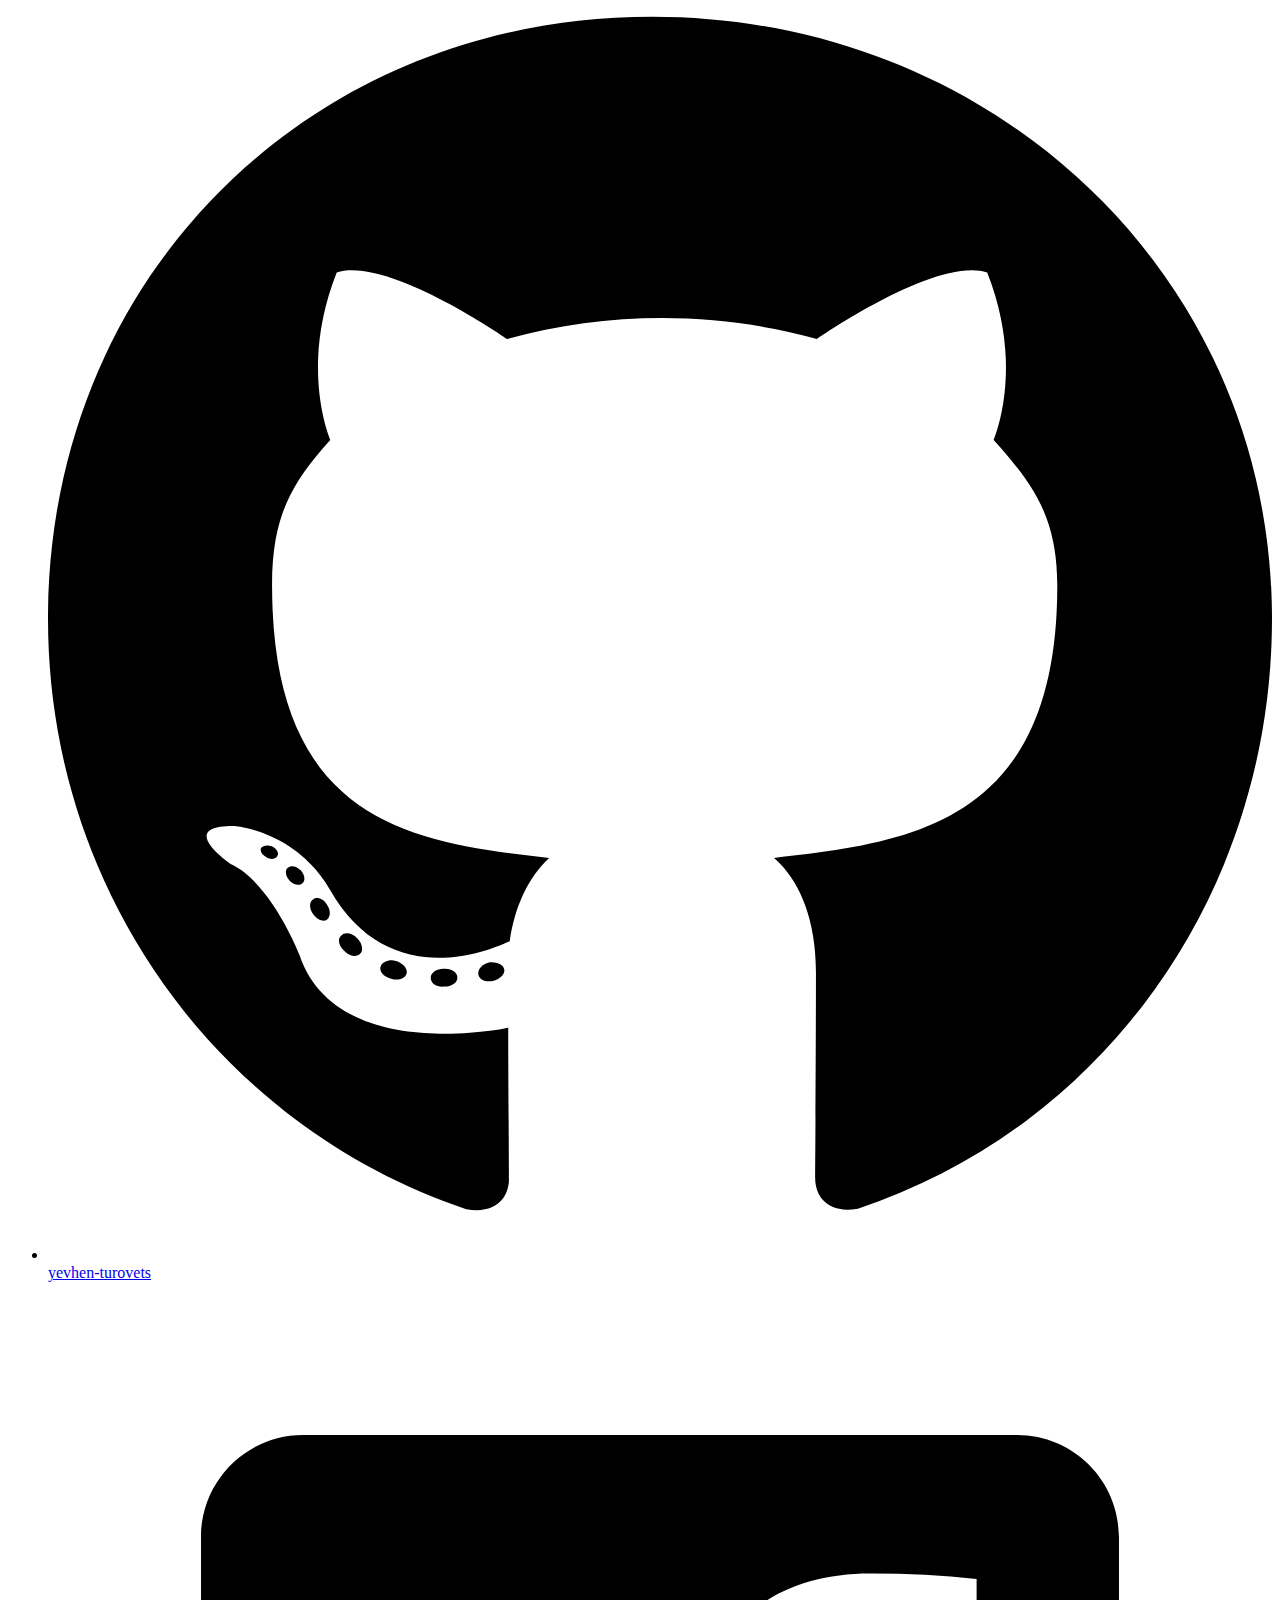
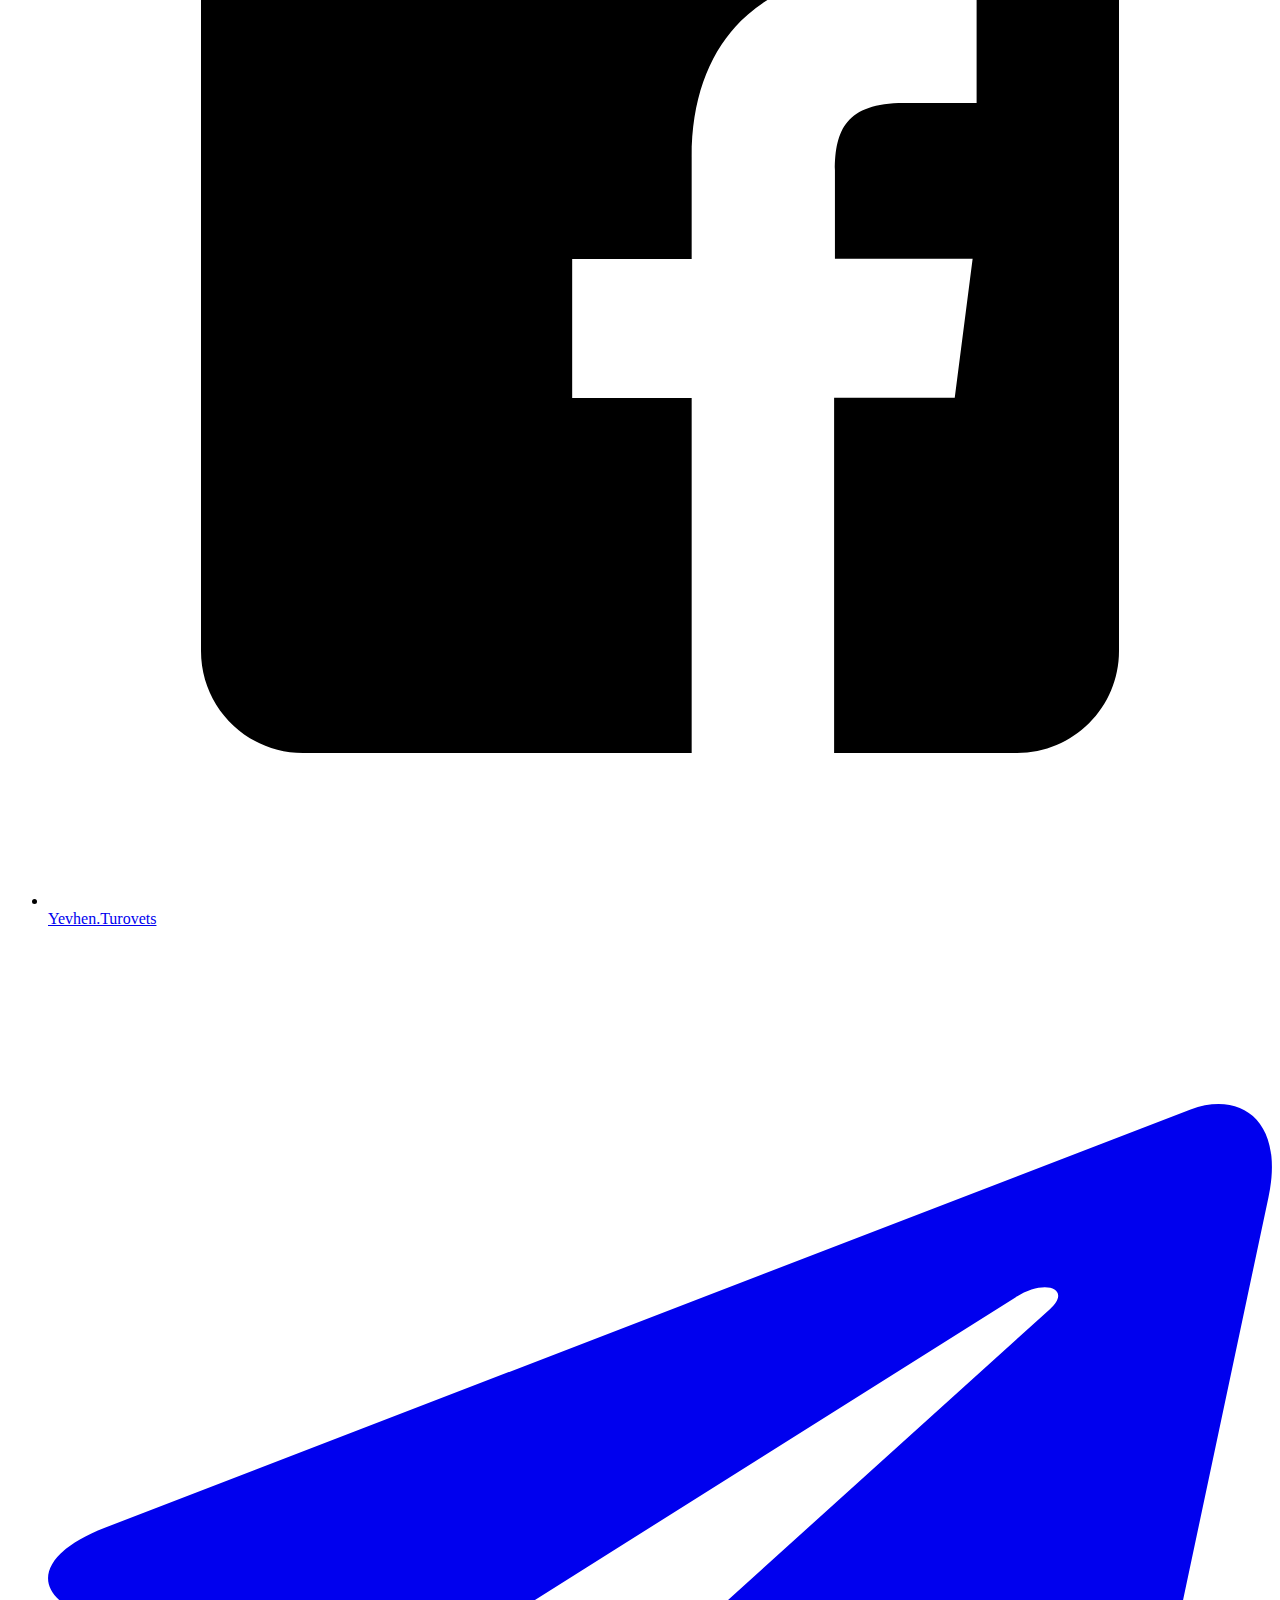
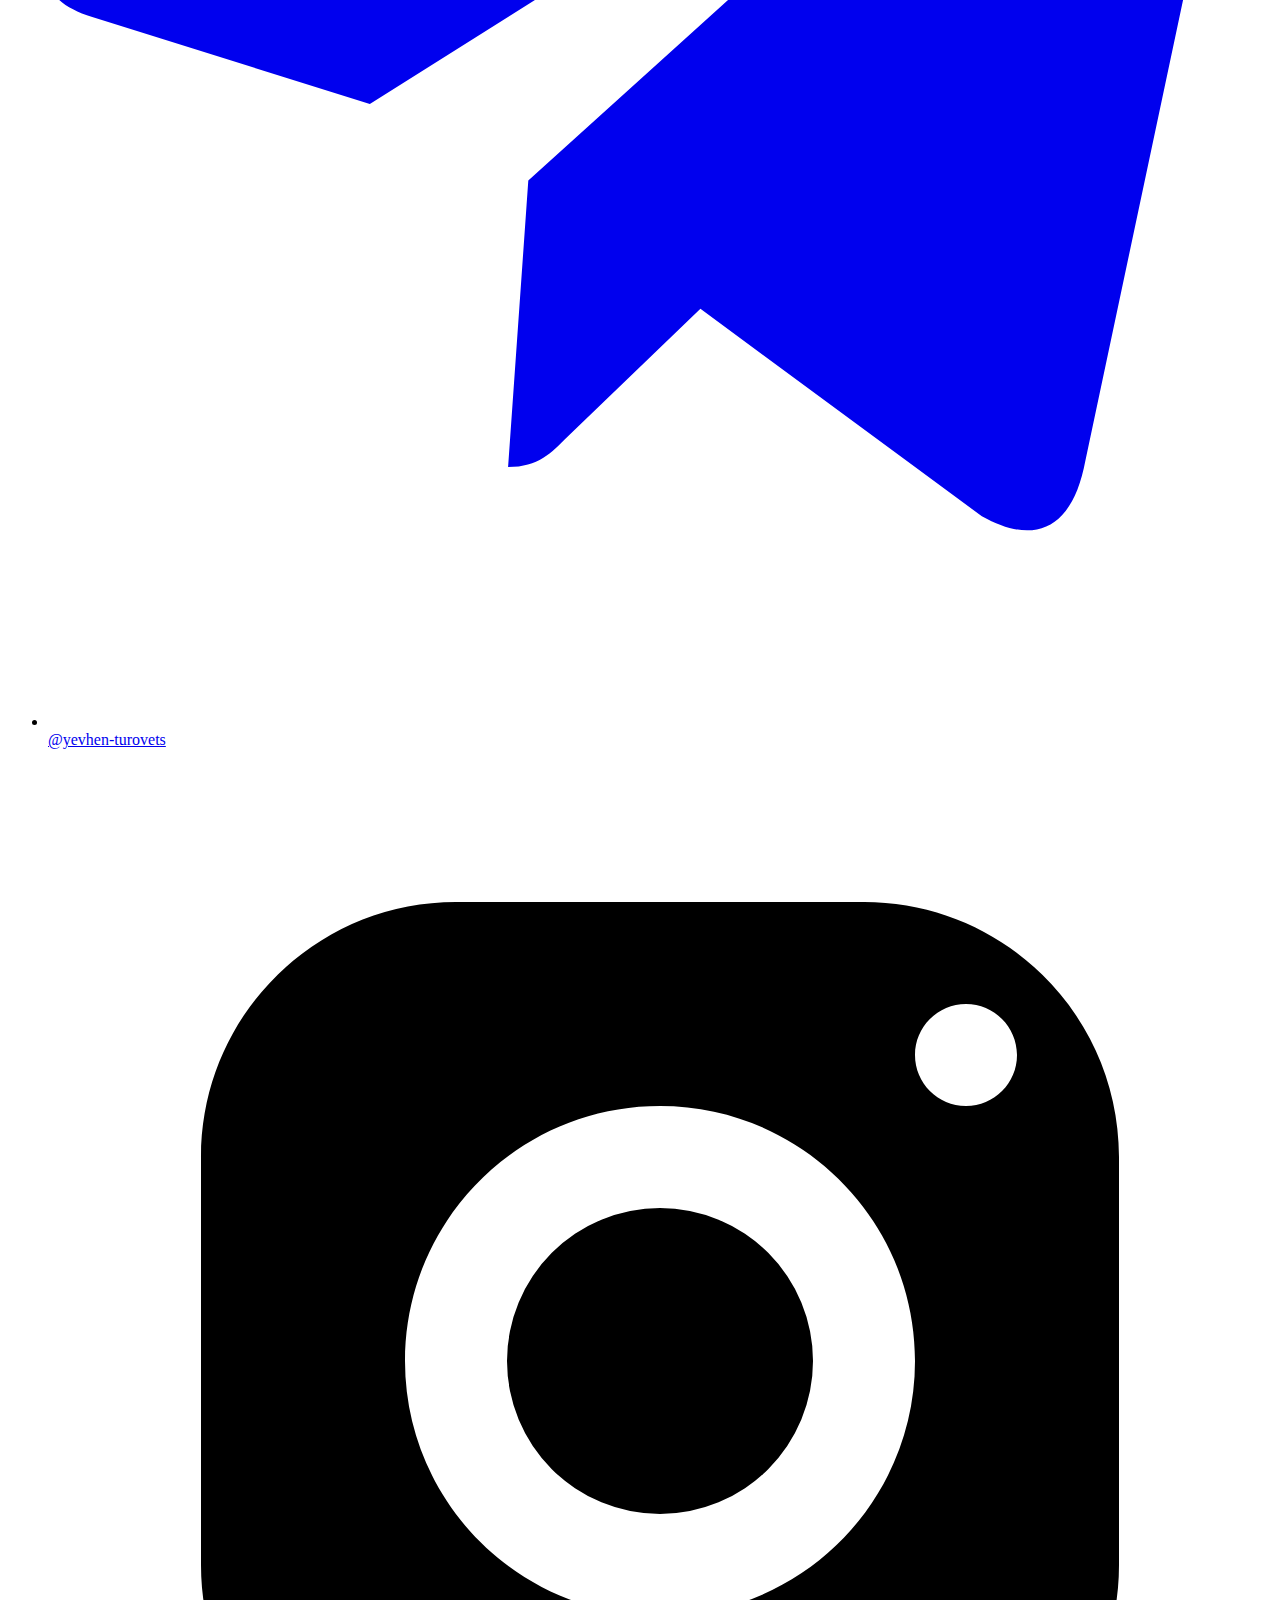
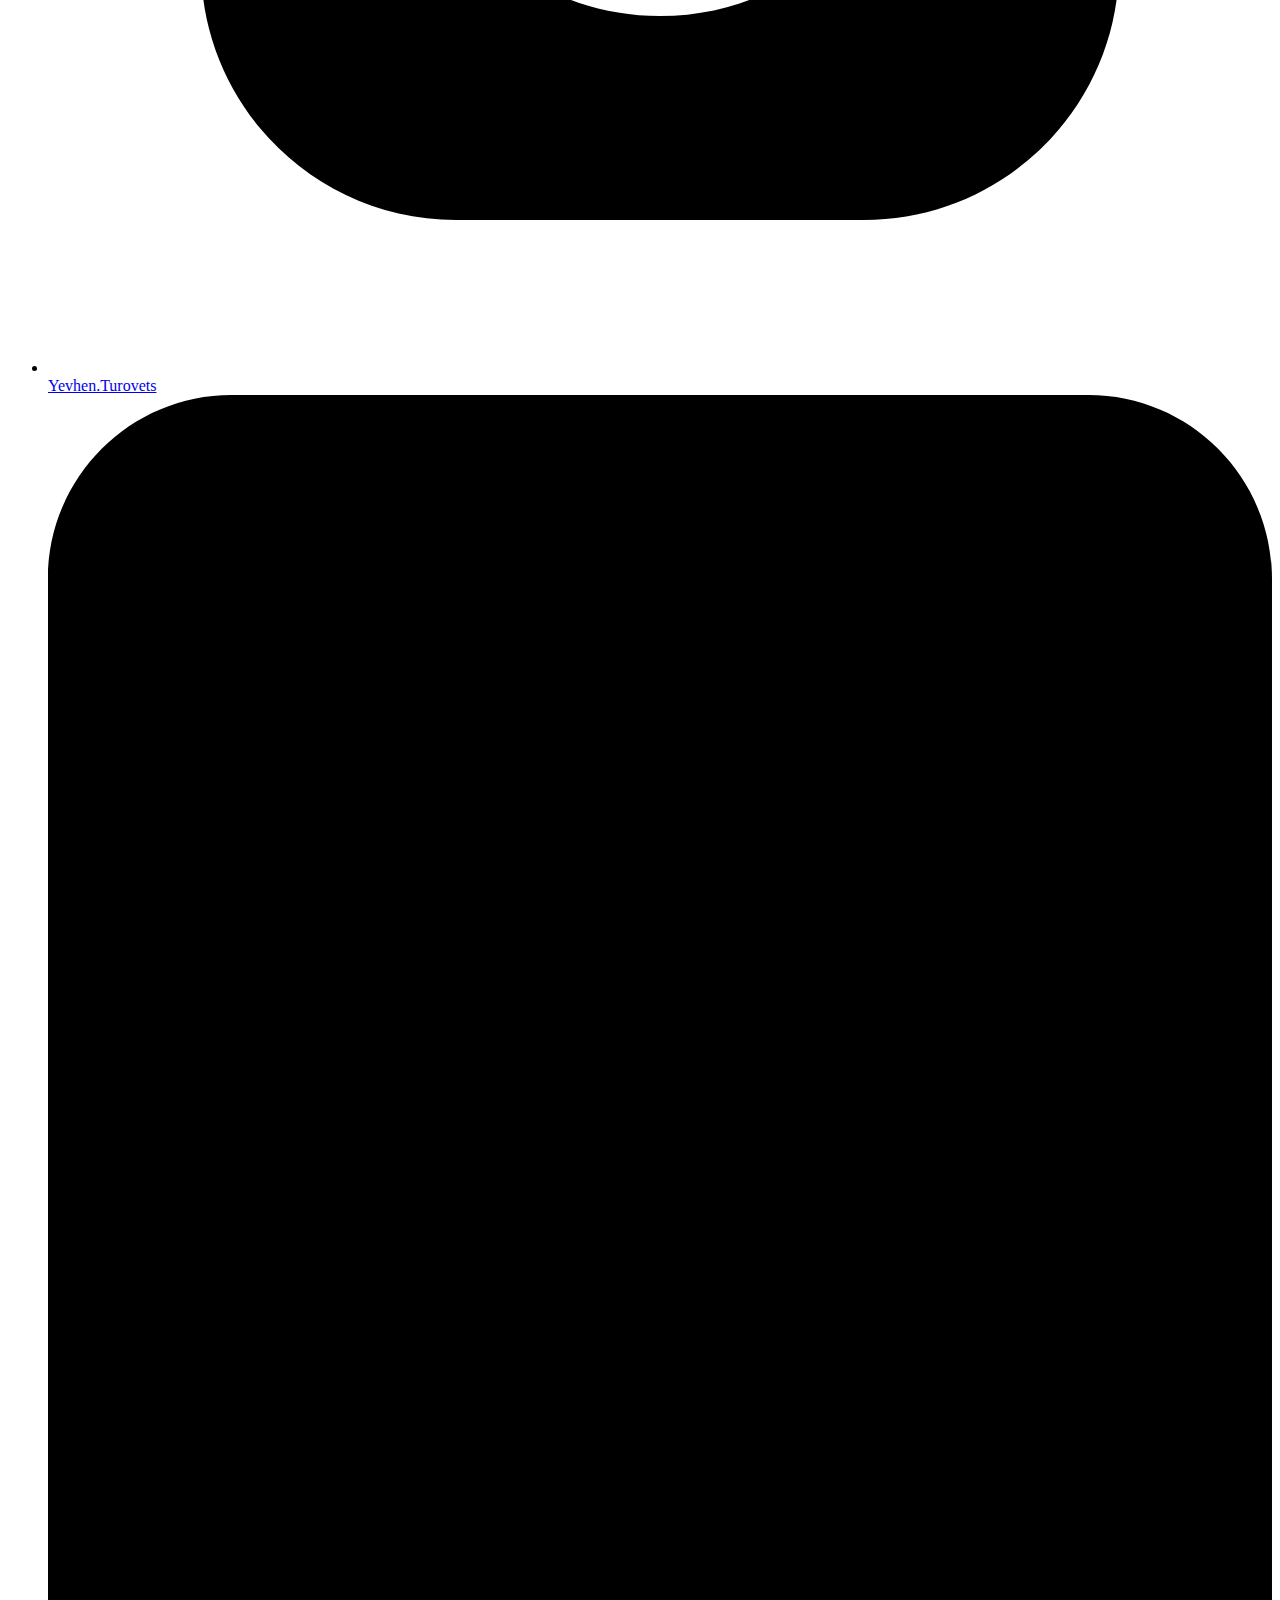
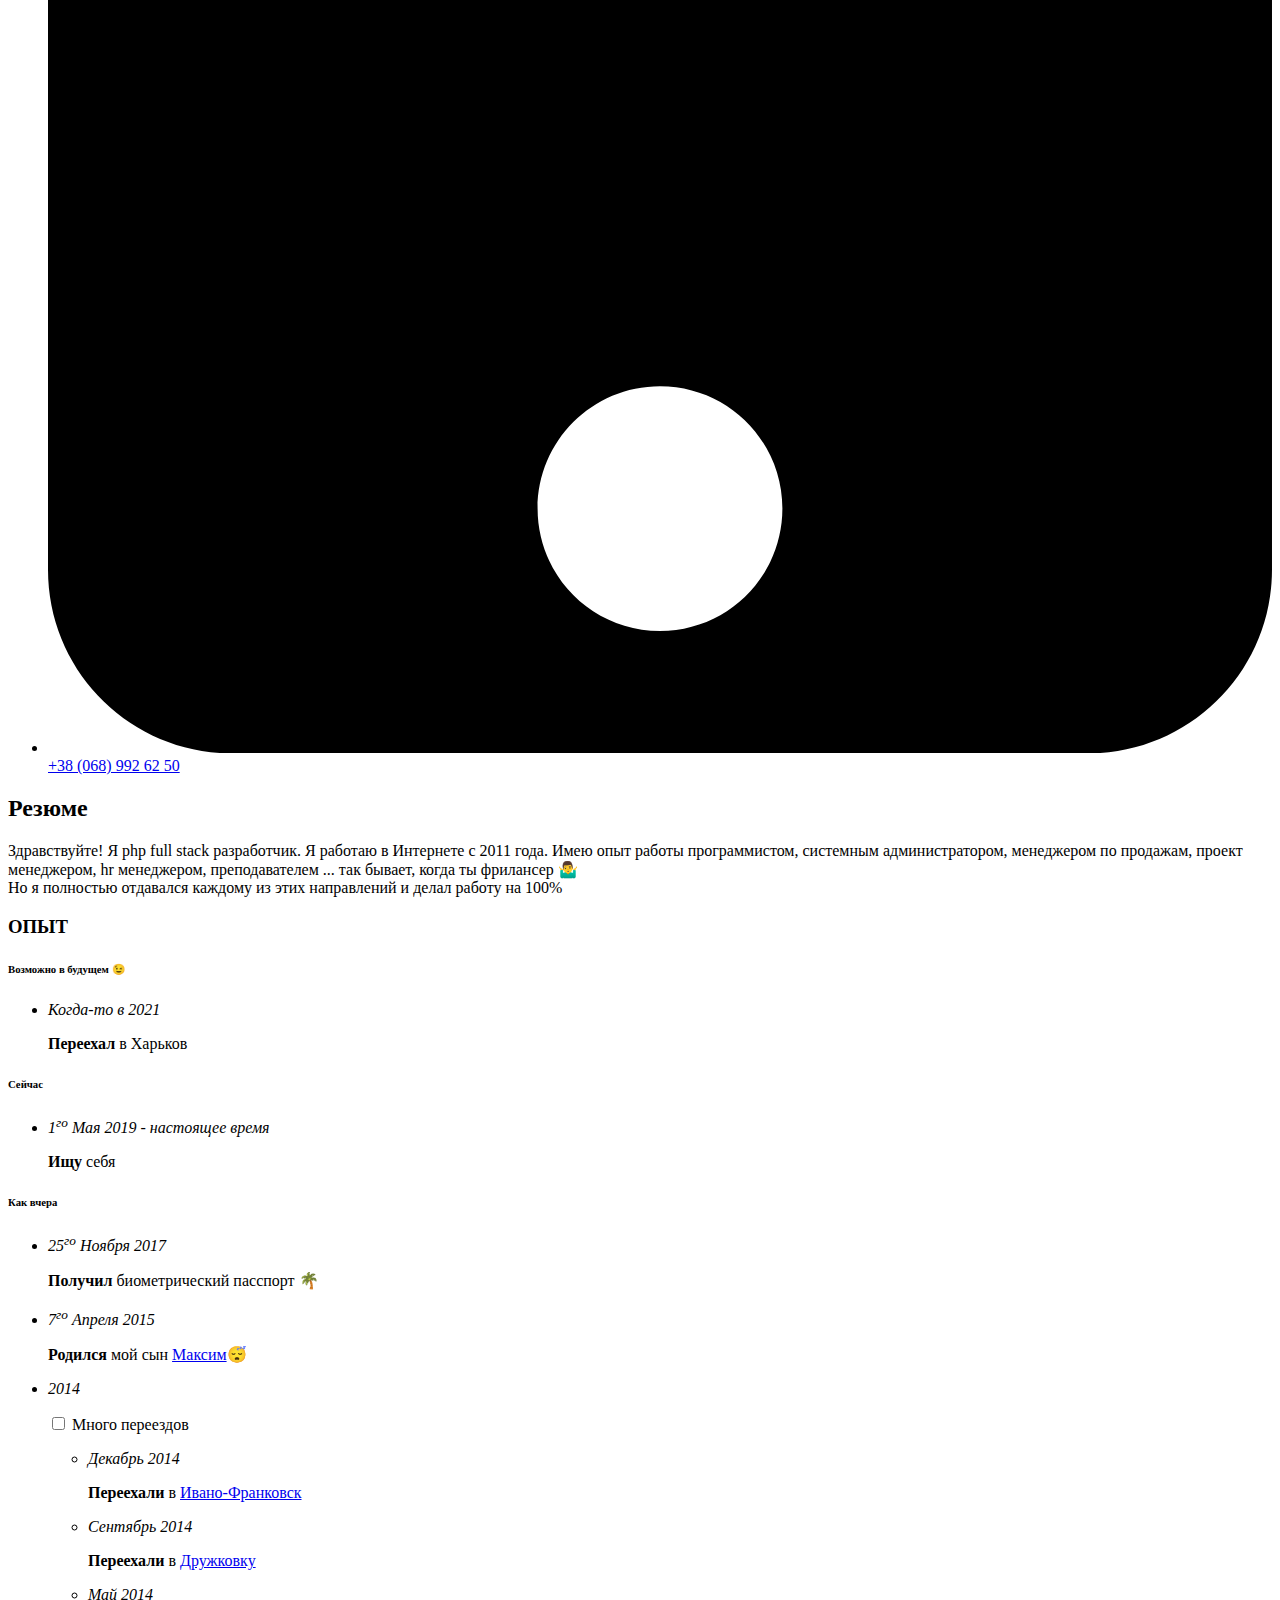
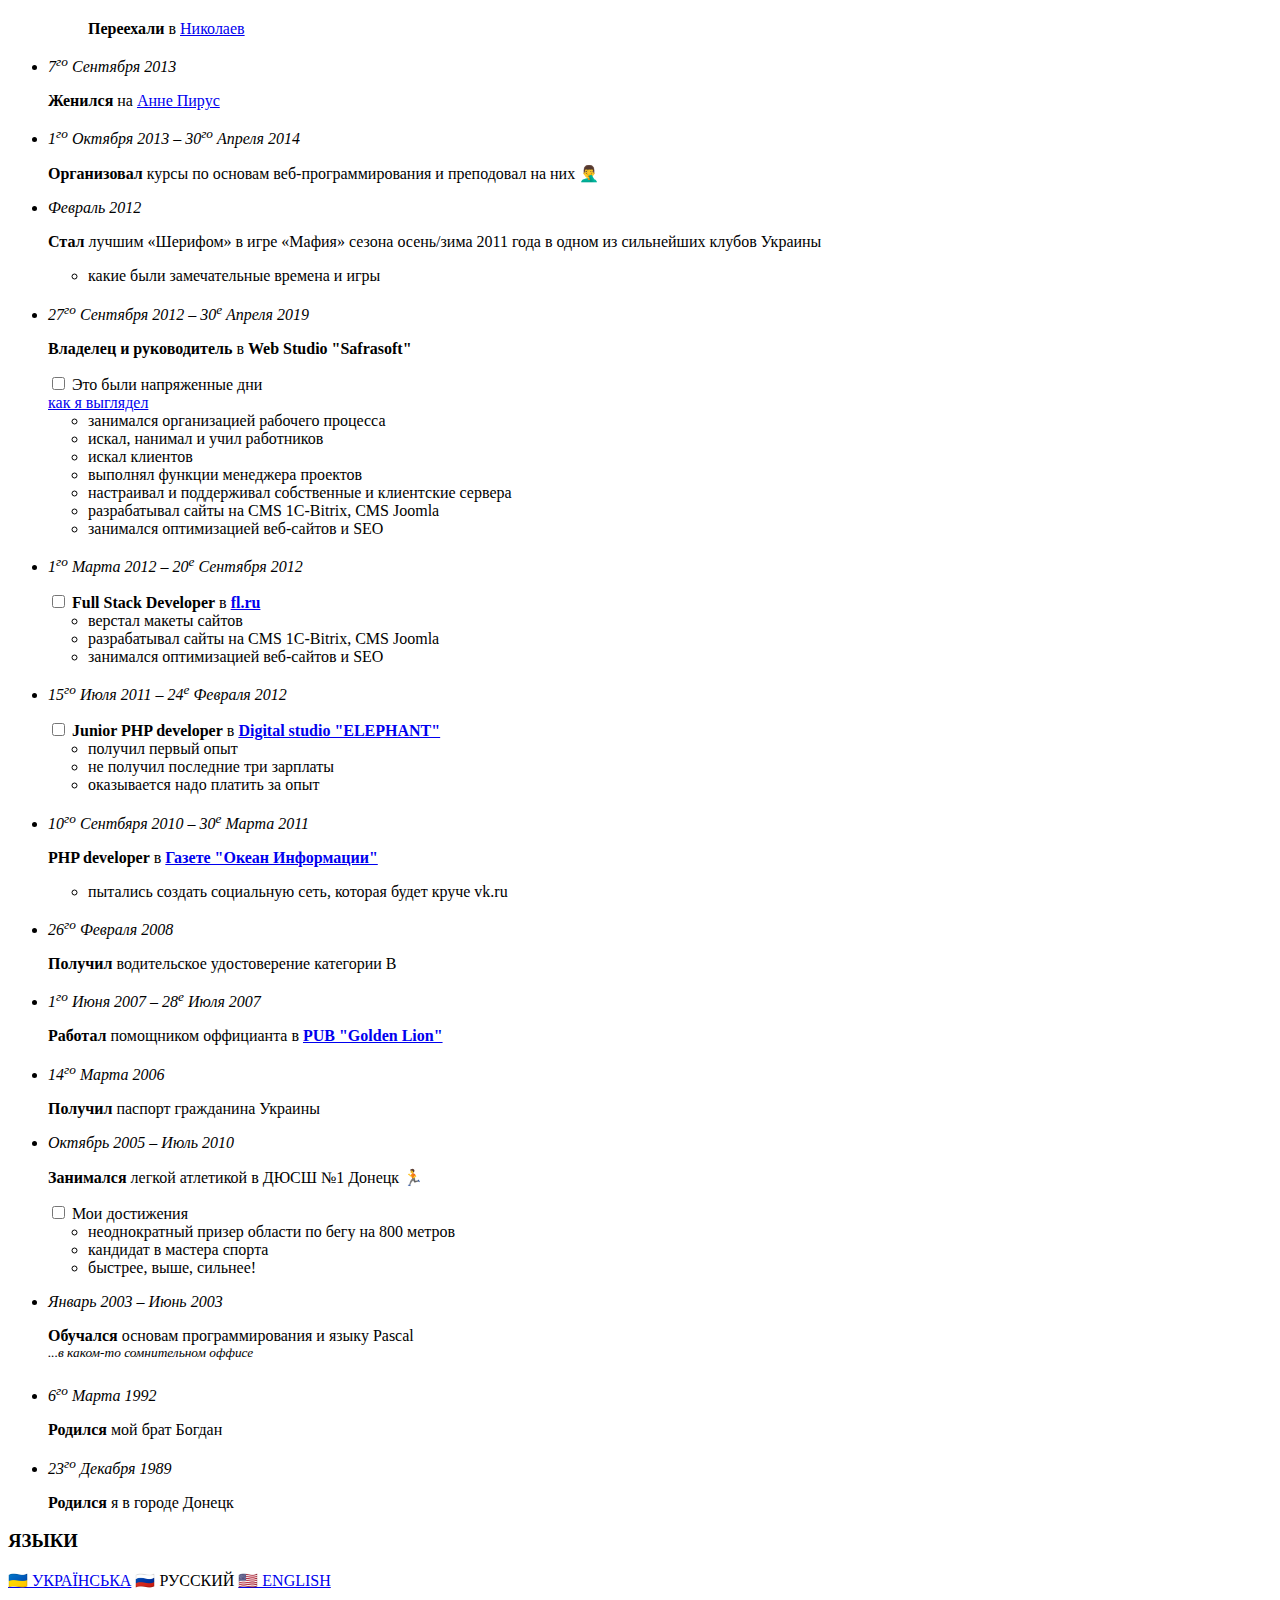
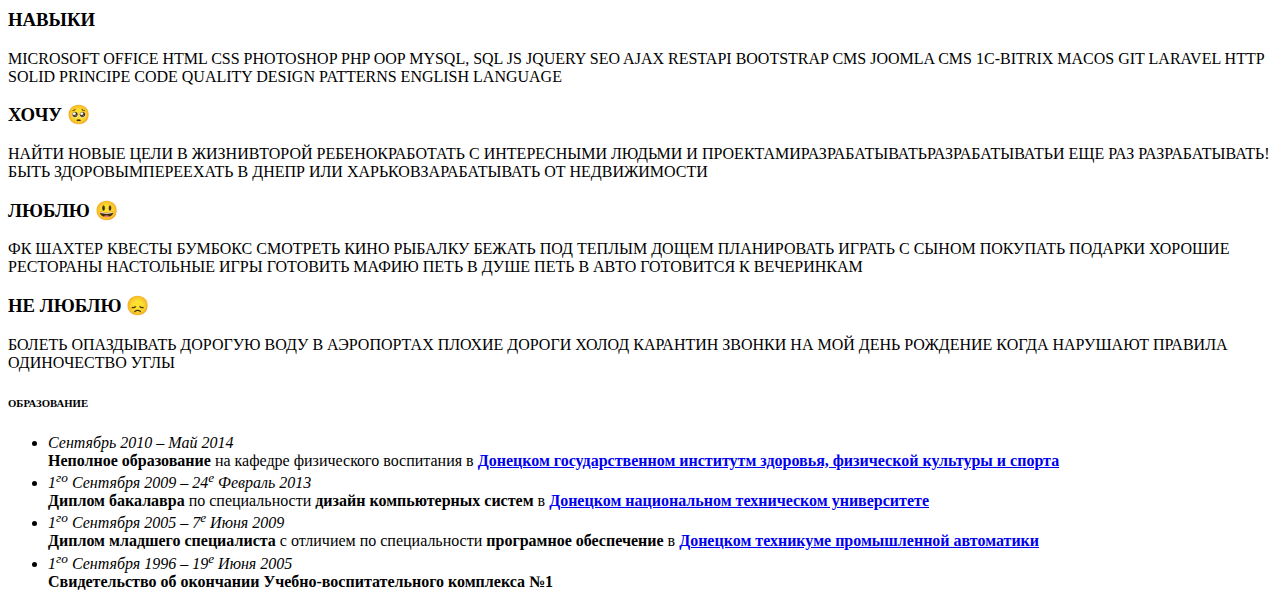
==== commit fa902713: "Update russion version text" ====
--- a/ru-ru/index.html
+++ b/ru-ru/index.html
@@ -9,7 +9,7 @@
     <link rel="icon" type="image/x-icon" href="../favicon.ico">
     <link rel="me" href="mailto:yevhen.turovets@gmail.com">
     <link rel="me" href="tel:+380689926250">
-    <link rel="stylesheet" href="../assets/stylesheets/base.css">
+    <link rel="stylesheet" href="https://volodymyrkushnir.com/assets/stylesheets/base.css">
   </head>
   <body>
   <main>
@@ -20,7 +20,7 @@
             <div class="four wide center aligned column">
               <!-- Avatar -->
               <div class="avatar-wrapper">
-                <object width="300px" class="avatar" data="../assets/images/avatar.svg" role="img" aria-label="Фотография моего профиля"></object>
+                <object class="avatar" data="../assets/images/avatar.svg" role="img" aria-label="Фотография моего профиля"></object>
               </div>
             </div>
             <div class="twelve wide column">
@@ -39,7 +39,7 @@
                       </a>
                     </li>
                     <li>
-                      <a href="https://linkedin.com/in/yevhen-turovets/" rel="author" class="linkedin">
+                      <a target="_blank" href="https://linkedin.com/in/yevhen-turovets/" rel="author" class="linkedin">
                         <svg class="icon" xmlns="http://www.w3.org/2000/svg" viewBox="0 0 448 512">
                           <path
                                   d="M416 32H31.9C14.3 32 0 46.5 0 64.3v383.4C0 465.5 14.3 480 31.9 480H416c17.6 0 32-14.5 32-32.3V64.3c0-17.8-14.4-32.3-32-32.3zM135.4 416H69V202.2h66.5V416zm-33.2-243c-21.3 0-38.5-17.3-38.5-38.5S80.9 96 102.2 96c21.2 0 38.5 17.3 38.5 38.5 0 21.3-17.2 38.5-38.5 38.5zm282.1 243h-66.4V312c0-24.8-.5-56.7-34.5-56.7-34.6 0-39.9 27-39.9 54.9V416h-66.4V202.2h63.7v29.2h.9c8.9-16.8 30.6-34.5 62.9-34.5 67.2 0 79.7 44.3 79.7 101.9V416z" />
@@ -48,7 +48,7 @@
                       </a>
                     </li>
                     <li>
-                      <a href="https://github.com/yevhen-turovets" rel="author" class="github">
+                      <a target="_blank" href="https://github.com/yevhen-turovets" rel="author" class="github">
                         <svg class="icon" xmlns="http://www.w3.org/2000/svg" viewBox="0 0 496 512">
                           <path
                                   d="M165.9 397.4c0 2-2.3 3.6-5.2 3.6-3.3.3-5.6-1.3-5.6-3.6 0-2 2.3-3.6 5.2-3.6 3-.3 5.6 1.3 5.6 3.6zm-31.1-4.5c-.7 2 1.3 4.3 4.3 4.9 2.6 1 5.6 0 6.2-2s-1.3-4.3-4.3-5.2c-2.6-.7-5.5.3-6.2 2.3zm44.2-1.7c-2.9.7-4.9 2.6-4.6 4.9.3 2 2.9 3.3 5.9 2.6 2.9-.7 4.9-2.6 4.6-4.6-.3-1.9-3-3.2-5.9-2.9zM244.8 8C106.1 8 0 113.3 0 252c0 110.9 69.8 205.8 169.5 239.2 12.8 2.3 17.3-5.6 17.3-12.1 0-6.2-.3-40.4-.3-61.4 0 0-70 15-84.7-29.8 0 0-11.4-29.1-27.8-36.6 0 0-22.9-15.7 1.6-15.4 0 0 24.9 2 38.6 25.8 21.9 38.6 58.6 27.5 72.9 20.9 2.3-16 8.8-27.1 16-33.7-55.9-6.2-112.3-14.3-112.3-110.5 0-27.5 7.6-41.3 23.6-58.9-2.6-6.5-11.1-33.3 2.6-67.9 20.9-6.5 69 27 69 27 20-5.6 41.5-8.5 62.8-8.5s42.8 2.9 62.8 8.5c0 0 48.1-33.6 69-27 13.7 34.7 5.2 61.4 2.6 67.9 16 17.7 25.8 31.5 25.8 58.9 0 96.5-58.9 104.2-114.8 110.5 9.2 7.9 17 22.9 17 46.4 0 33.7-.3 75.4-.3 83.6 0 6.5 4.6 14.4 17.3 12.1C428.2 457.8 496 362.9 496 252 496 113.3 383.5 8 244.8 8zM97.2 352.9c-1.3 1-1 3.3.7 5.2 1.6 1.6 3.9 2.3 5.2 1 1.3-1 1-3.3-.7-5.2-1.6-1.6-3.9-2.3-5.2-1zm-10.8-8.1c-.7 1.3.3 2.9 2.3 3.9 1.6 1 3.6.7 4.3-.7.7-1.3-.3-2.9-2.3-3.9-2-.6-3.6-.3-4.3.7zm32.4 35.6c-1.6 1.3-1 4.3 1.3 6.2 2.3 2.3 5.2 2.6 6.5 1 1.3-1.3.7-4.3-1.3-6.2-2.2-2.3-5.2-2.6-6.5-1zm-11.4-14.7c-1.6 1-1.6 3.6 0 5.9 1.6 2.3 4.3 3.3 5.6 2.3 1.6-1.3 1.6-3.9 0-6.2-1.4-2.3-4-3.3-5.6-2z" />
@@ -57,7 +57,7 @@
                       </a>
                     </li>
                     <li>
-                      <a href="https://www.facebook.com/yevhen.turovets/" rel="author" class="facebook">
+                      <a target="_blank" href="https://www.facebook.com/yevhen.turovets/" rel="author" class="facebook">
                         <svg class="icon" xmlns="http://www.w3.org/2000/svg" viewBox="0 0 24 24">
                           <path d="M19,3H5C3.895,3,3,3.895,3,5v14c0,1.105,0.895,2,2,2h7.621v-6.961h-2.343v-2.725h2.343V9.309 c0-2.324,1.421-3.591,3.495-3.591c0.699-0.002,1.397,0.034,2.092,0.105v2.43h-1.428c-1.13,0-1.35,0.534-1.35,1.322v1.735h2.7 l-0.351,2.725h-2.365V21H19c1.105,0,2-0.895,2-2V5C21,3.895,20.105,3,19,3z">
                           </path>
@@ -66,7 +66,7 @@
                       </a>
                     </li>
                     <li>
-                      <a href="https://t.me/yevhen-turovets" rel="author" class="telegram">
+                      <a target="_blank" href="https://t.me/yevhen-turovets" rel="author" class="telegram">
                         <svg class="icon" xmlns="http://www.w3.org/2000/svg" viewBox="0 0 448 512">
                           <path fill="currentColor"
                                 d="M446.7 98.6l-67.6 318.8c-5.1 22.5-18.4 28.1-37.3 17.5l-103-75.9-49.7 47.8c-5.5 5.5-10.1 10.1-20.7 10.1l7.4-104.9 190.9-172.5c8.3-7.4-1.8-11.5-12.9-4.1L117.8 284 16.2 252.2c-22.1-6.9-22.5-22.1 4.6-32.7L418.2 66.4c18.4-6.9 34.5 4.1 28.5 32.2z">
@@ -76,7 +76,7 @@
                       </a>
                     </li>
                     <li>
-                      <a href="https://www.instagram.com/yevhen.turovets/" rel="author" class="instagram">
+                      <a target="_blank" href="https://www.instagram.com/yevhen.turovets/" rel="author" class="instagram">
                         <svg class="icon" xmlns="http://www.w3.org/2000/svg" viewBox="0 0 24 24">
                           <path d="M 8 3 C 5.239 3 3 5.239 3 8 L 3 16 C 3 18.761 5.239 21 8 21 L 16 21 C 18.761 21 21 18.761 21 16 L 21 8 C 21 5.239 18.761 3 16 3 L 8 3 z M 18 5 C 18.552 5 19 5.448 19 6 C 19 6.552 18.552 7 18 7 C 17.448 7 17 6.552 17 6 C 17 5.448 17.448 5 18 5 z M 12 7 C 14.761 7 17 9.239 17 12 C 17 14.761 14.761 17 12 17 C 9.239 17 7 14.761 7 12 C 7 9.239 9.239 7 12 7 z M 12 9 A 3 3 0 0 0 9 12 A 3 3 0 0 0 12 15 A 3 3 0 0 0 15 12 A 3 3 0 0 0 12 9 z">
                           </path>
@@ -113,7 +113,6 @@
             <div class="ten wide column">
               <!-- Experience -->
               <h3>ОПЫТ</h3>
-
               <h6>Возможно в будущем &#128521;</h6>
               <ul class="timeline">
                 <li>
@@ -136,32 +135,32 @@
                 </li>
                 <li>
                   <p><em>7<sup>го</sup> Апреля 2015</em></p>
-                  <p><strong>Родился</strong> мой сын <a href="https://www.instagram.com/max.turovets/" rel="external">Максим</a>&#128564;</p>
+                  <p><strong>Родился</strong> мой сын <a target="_blank" href="https://www.instagram.com/max.turovets/" rel="external">Максим</a>&#128564;</p>
                 </li>
                 <li class="details">
                   <p><em>2014</em></p>
-                  <input type="checkbox" id="other">
-                  <label for="other" class="summary">Много переездов</label>
+                  <input type="checkbox" id="moved">
+                  <label for="moved" class="summary">Много переездов</label>
                   <div>
                     <ul>
                       <li>
                         <p><em>Декабрь 2014</em></p>
-                        <p><strong>Переехали</strong> в <a href="https://ru.wikipedia.org/wiki/%D0%98%D0%B2%D0%B0%D0%BD%D0%BE-%D0%A4%D1%80%D0%B0%D0%BD%D0%BA%D0%BE%D0%B2%D1%81%D0%BA" rel="external">Ивано-Франковск</a></p>
+                        <p><strong>Переехали</strong> в <a target="_blank" href="https://ru.wikipedia.org/wiki/%D0%98%D0%B2%D0%B0%D0%BD%D0%BE-%D0%A4%D1%80%D0%B0%D0%BD%D0%BA%D0%BE%D0%B2%D1%81%D0%BA" rel="external">Ивано-Франковск</a></p>
                       </li>
                       <li>
                         <p><em>Сентябрь 2014</em></p>
-                        <p><strong>Переехали</strong> в <a href="https://ru.wikipedia.org/wiki/%D0%94%D1%80%D1%83%D0%B6%D0%BA%D0%BE%D0%B2%D0%BA%D0%B0" rel="external">Дружковку</a></p>
+                        <p><strong>Переехали</strong> в <a target="_blank" href="https://ru.wikipedia.org/wiki/%D0%94%D1%80%D1%83%D0%B6%D0%BA%D0%BE%D0%B2%D0%BA%D0%B0" rel="external">Дружковку</a></p>
                       </li>
                       <li>
                         <p><em>Май 2014</em></p>
-                        <p><strong>Переехали</strong> в <a href="https://ru.wikipedia.org/wiki/%D0%9D%D0%B8%D0%BA%D0%BE%D0%BB%D0%B0%D0%B5%D0%B2" rel="external">Николаев</a></p>
+                        <p><strong>Переехали</strong> в <a target="_blank" href="https://ru.wikipedia.org/wiki/%D0%9D%D0%B8%D0%BA%D0%BE%D0%BB%D0%B0%D0%B5%D0%B2" rel="external">Николаев</a></p>
                       </li>
                     </ul>
                   </div>
                 </li>
                 <li>
                   <p><em>7<sup>го</sup> Сентября 2013</em></p>
-                  <p><strong>Женился</strong> на <a href="https://www.instagram.com/anya_turovets/" rel="external">Анне Пирус</a></p>
+                  <p><strong>Женился</strong> на <a target="_blank" href="https://www.instagram.com/anya_turovets/" rel="external">Анне Пирус</a></p>
                 </li>
                 <li>
                   <p><em>1<sup>го</sup> Октября 2013 &ndash; 30<sup>го</sup> Апреля 2014</em></p>
@@ -169,7 +168,7 @@
                 </li>
                 <li>
                   <p><em>Февраль 2012</em></p>
-                  <p><strong>Стал</strong> лучшим «Шерифом» в игре «Мафия» сезона осень-зима 2011 года в одном из сильнейших клубов Украины</p>
+                  <p><strong>Стал</strong> лучшим «Шерифом» в игре «Мафия» сезона осень/зима 2011 года в одном из сильнейших клубов Украины</p>
                   <ul>
                     <li>какие были замечательные времена и игры</li>
                   </ul>
@@ -177,11 +176,11 @@
                 <li class="details">
                   <p><em>27<sup>го</sup> Сентября 2012 &ndash; 30<sup>е</sup> Апреля 2019</em></p>
                   <p><strong>Владелец и руководитель</strong> в <strong>Web Studio "Safrasoft"</strong></p>
-                  <input type="checkbox" id="other">
-                  <label for="other" class="summary">Это были напряженные дни</label>
-                  <div>
+                  <input type="checkbox" id="safrasoft">
+                  <label for="safrasoft" class="summary">Это были напряженные дни</label>
+                  <div>
+                    <a target="_blank" href="https://realnoevremya.ru/uploads/articles/46/af/14698e7451c8ea7f.jpg" rel="external">как я выглядел</a>
                       <ul>
-                        <a href="https://realnoevremya.ru/uploads/articles/46/af/14698e7451c8ea7f.jpg" rel="external">как я выглядел</a>
                         <li>занимался организацией рабочего процесса </li>
                         <li>искал, нанимал и учил работников</li>
                         <li>искал клиентов </li>
@@ -194,9 +193,9 @@
                 </li>
                 <li class="details">
                   <p><em>1<sup>го</sup> Марта 2012 &ndash; 20<sup>е</sup> Сентября 2012</em></p>
-                  <input type="checkbox" id="other">
-                  <label for="other" class="summary">
-                    <strong>Full Stack Developer</strong> в <strong><a href="https://fl.ru" rel="external">fl.ru</a></strong>
+                  <input type="checkbox" id="fl">
+                  <label for="fl" class="summary">
+                    <strong>Full Stack Developer</strong> в <strong><a target="_blank" href="https://fl.ru" rel="external">fl.ru</a></strong>
                   </label>
                   <div>
                   <ul>
@@ -208,9 +207,9 @@
                 </li>
                 <li class="details">
                   <p><em>15<sup>го</sup> Июля 2011 &ndash; 24<sup>е</sup> Февраля 2012</em></p>
-                  <input type="checkbox" id="other">
-                  <label for="other" class="summary">
-                    <strong>Junior PHP developer</strong> в <strong><a href="https://slon.org.ua/" rel="external">Digital studio "ELEPHANT"</a></strong>
+                  <input type="checkbox" id="elephant">
+                  <label for="elephant" class="summary">
+                    <strong>Junior PHP developer</strong> в <strong><a target="_blank" href="https://slon.org.ua/" rel="external">Digital studio "ELEPHANT"</a></strong>
                   </label>
                   <div>
                     <ul>
@@ -222,9 +221,9 @@
                 </li>
                 <li>
                   <p><em>10<sup>го</sup> Сентбяря 2010 &ndash; 30<sup>е</sup> Марта 2011</em></p>
-                  <p><strong>PHP developer</strong> в <strong><a href="https://dn.vgorode.ua/reference/pressa/23887-okean-ynformatsyy-hazeta" rel="external">Газете "Океан Информации"</a></strong></p>
+                  <p><strong>PHP developer</strong> в <strong><a target="_blank" href="https://dn.vgorode.ua/reference/pressa/23887-okean-ynformatsyy-hazeta" rel="external">Газете "Океан Информации"</a></strong></p>
                   <ul>
-                    <li>пытались создать социальную сеть, которая будет круче vk </li>
+                    <li>пытались создать социальную сеть, которая будет круче vk.ru </li>
                   </ul>
                 </li>
                 <li>
@@ -233,7 +232,7 @@
                 </li>
                 <li>
                   <p><em>1<sup>го</sup> Июня 2007 &ndash; 28<sup>е</sup> Июля 2007</em></p>
-                  <p><strong>Работал</strong> помощником оффицианта в <strong><a href="https://nastroenie.life/places/restoran-golden-lion/" rel="external">PUB "Golden Lion"</a></strong></p>
+                  <p><strong>Работал</strong> помощником оффицианта в <strong><a target="_blank" href="https://nastroenie.life/places/restoran-golden-lion/" rel="external">PUB "Golden Lion"</a></strong></p>
                 </li>
                 <li>
                   <p><em>14<sup>го</sup> Марта 2006</em></p>
@@ -242,13 +241,13 @@
                 <li class="details">
                   <p><em>Октябрь 2005 &ndash; Июль 2010</em></p>
                   <p><strong>Занимался</strong> легкой атлетикой в ДЮСШ №1 Донецк &#127939;</p>
-                  <input type="checkbox" id="other">
-                  <label for="other" class="summary">Мои достижения</label>
+                  <input type="checkbox" id="run">
+                  <label for="run" class="summary">Мои достижения</label>
                   <div>
                     <ul>
                       <li>неоднократный призер области по бегу на 800 метров</li>
-                      <li>Кандидат в мастера спорта</li>
-                      <li>Быстрее, выше, сильнее!</li>
+                      <li>кандидат в мастера спорта</li>
+                      <li>быстрее, выше, сильнее!</li>
                     </ul>
                   </div>
                 </li>
@@ -272,7 +271,7 @@
               <!-- Languages -->
               <section>
                 <h3>ЯЗЫКИ</h3>
-                <p class="tags small"><a href="/uk-ua" hreflang="ua" rel="alternate" class="language" lang="ua"><span>&#x1f1fa;&#x1f1e6; УКРАЇНСЬКА</span></a> <span class="language" lang="ru">&#x1f1f7;&#x1f1fa; РУССКИЙ</span></a> <a href="/" hreflang="en" rel="alternate" class="language" lang="en"><span>&#x1f1fa;&#x1f1f8; ENGLISH</span></a></p>
+                <p class="tags small"><a href="/homepage/uk-ua/" hreflang="uk" rel="alternate" class="language" lang="uk"><span>&#x1f1fa;&#x1f1e6; УКРАЇНСЬКА</span></a> <span class="language" lang="ru">&#x1f1f7;&#x1f1fa; РУССКИЙ</span> <a href="/homepage/" hreflang="en" rel="alternate" class="language" lang="en"><span>&#x1f1fa;&#x1f1f8; ENGLISH</span></a></p>
               </section>
               <!-- Skills -->
               <section>
@@ -298,21 +297,22 @@
                 <ul class="timeline">
                   <li>
                     <div><em>Сентябрь 2010 &ndash; Май 2014</em></div>
-                    <div><strong>Неполное образование</strong> на кафедре физического воспитания в <a href="https://dn.vgorode.ua/reference/vuzy/283-hosudarstvennyi-ynstytut-zdorovia-fyzycheskoho-vospytanyia-y-sporta" rel="external"><strong>Донецком государственном институтм здоровья, физической культуры и спорта</strong></a></div>
+                    <div><strong>Неполное образование</strong> на кафедре физического воспитания в <a target="_blank" href="https://dn.vgorode.ua/reference/vuzy/283-hosudarstvennyi-ynstytut-zdorovia-fyzycheskoho-vospytanyia-y-sporta" rel="external"><strong>Донецком государственном институтм здоровья, физической культуры и спорта</strong></a></div>
                   </li>
                   <li>
                     <div><em>1<sup>го</sup> Сентября 2009 &ndash; 24<sup>е</sup> Февраль 2013</em></div>
-                    <div><strong>Диплом бакалавра</strong> по специальности <strong>дизайн компьютерных систем</strong> в <a href="http://donntu.org/" rel="external"><strong>Донецком национальном техническом университете</strong></a></div>
+                    <div><strong>Диплом бакалавра</strong> по специальности <strong>дизайн компьютерных систем</strong> в <a target="_blank" href="http://donntu.org/" rel="external"><strong>Донецком национальном техническом университете</strong></a></div>
                   </li>
                   <li>
                     <div><em>1<sup>го</sup> Сентября 2005 &ndash; 7<sup>е</sup> Июня 2009</em></div>
-                    <div><strong>Диплом младшего специалиста</strong> с отличием по специальности <strong>програмное обеспечение</strong> в <a href="https://dn.vgorode.ua/reference/tekhnykumy_uchylyscha_y_kolledzhy/16600-donetskyi-tekhnykum-promyshlennoi-avtomatyky" rel="external"><strong>Донецком техникуме промышленной автоматики</strong></a></div>
+                    <div><strong>Диплом младшего специалиста</strong> с отличием по специальности <strong>програмное обеспечение</strong> в <a target="_blank" href="https://dn.vgorode.ua/reference/tekhnykumy_uchylyscha_y_kolledzhy/16600-donetskyi-tekhnykum-promyshlennoi-avtomatyky" rel="external"><strong>Донецком техникуме промышленной автоматики</strong></a></div>
                   </li>
                   <li>
                     <div><em>1<sup>го</sup> Сентября 1996 &ndash; 19<sup>е</sup> Июня 2005</em></div>
                     <div><strong>Свидетельство об окончании</strong> <strong>Учебно-воспитательного комплекса №1</strong></div>
                   </li>
                 </ul>
+              </section>
             </div>
           </div>
         </div>
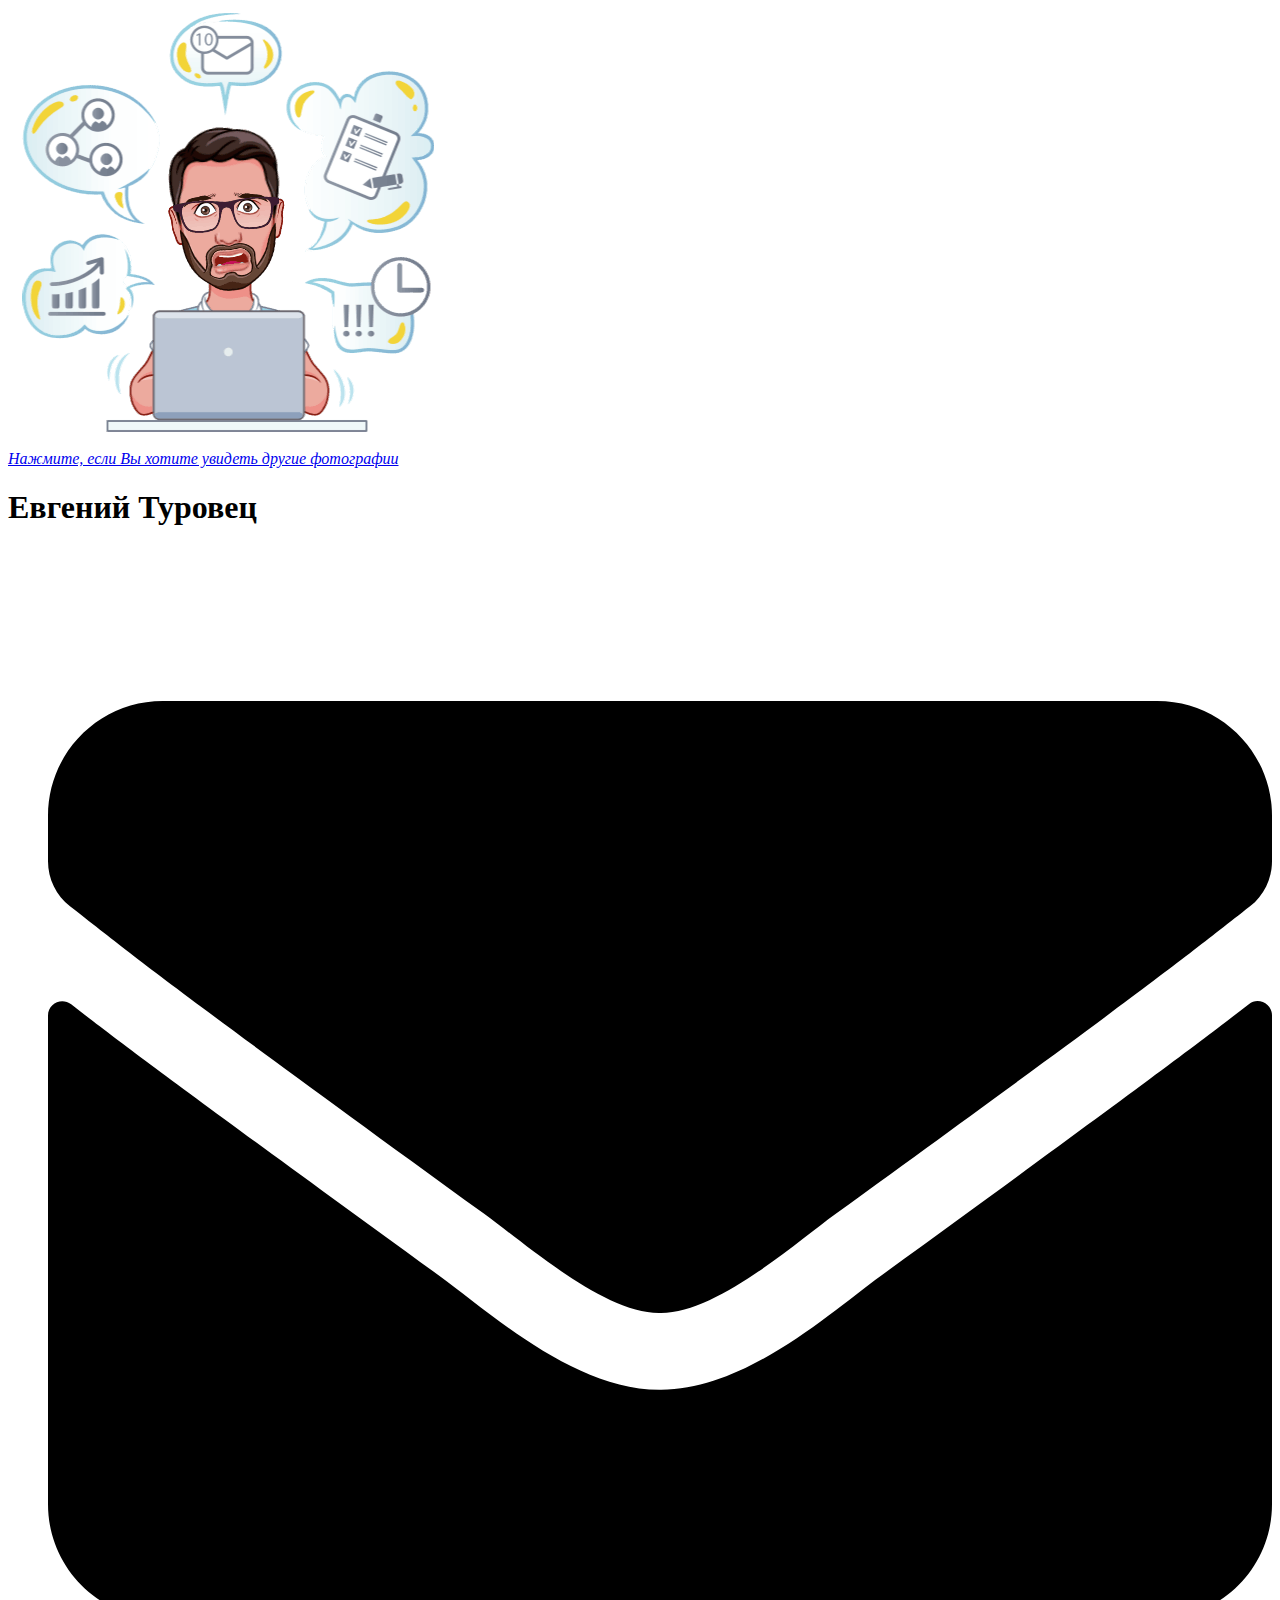
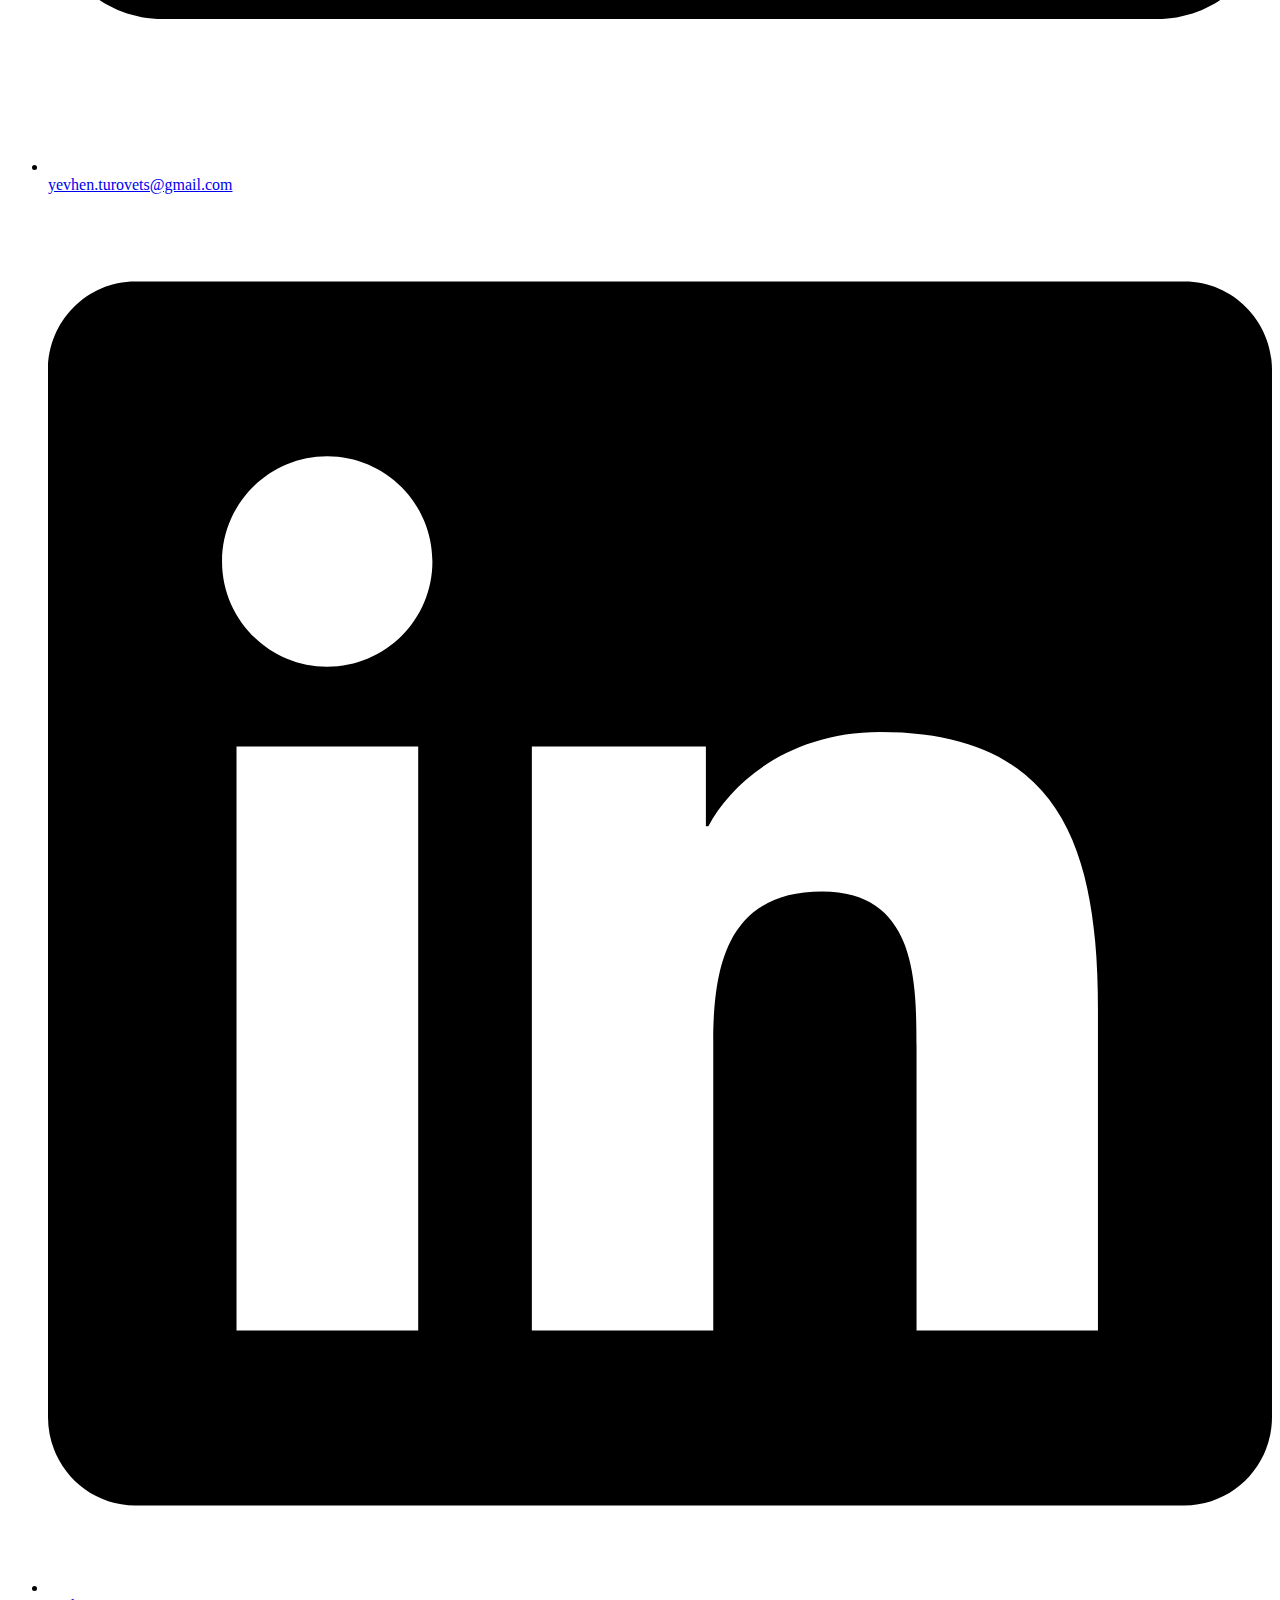
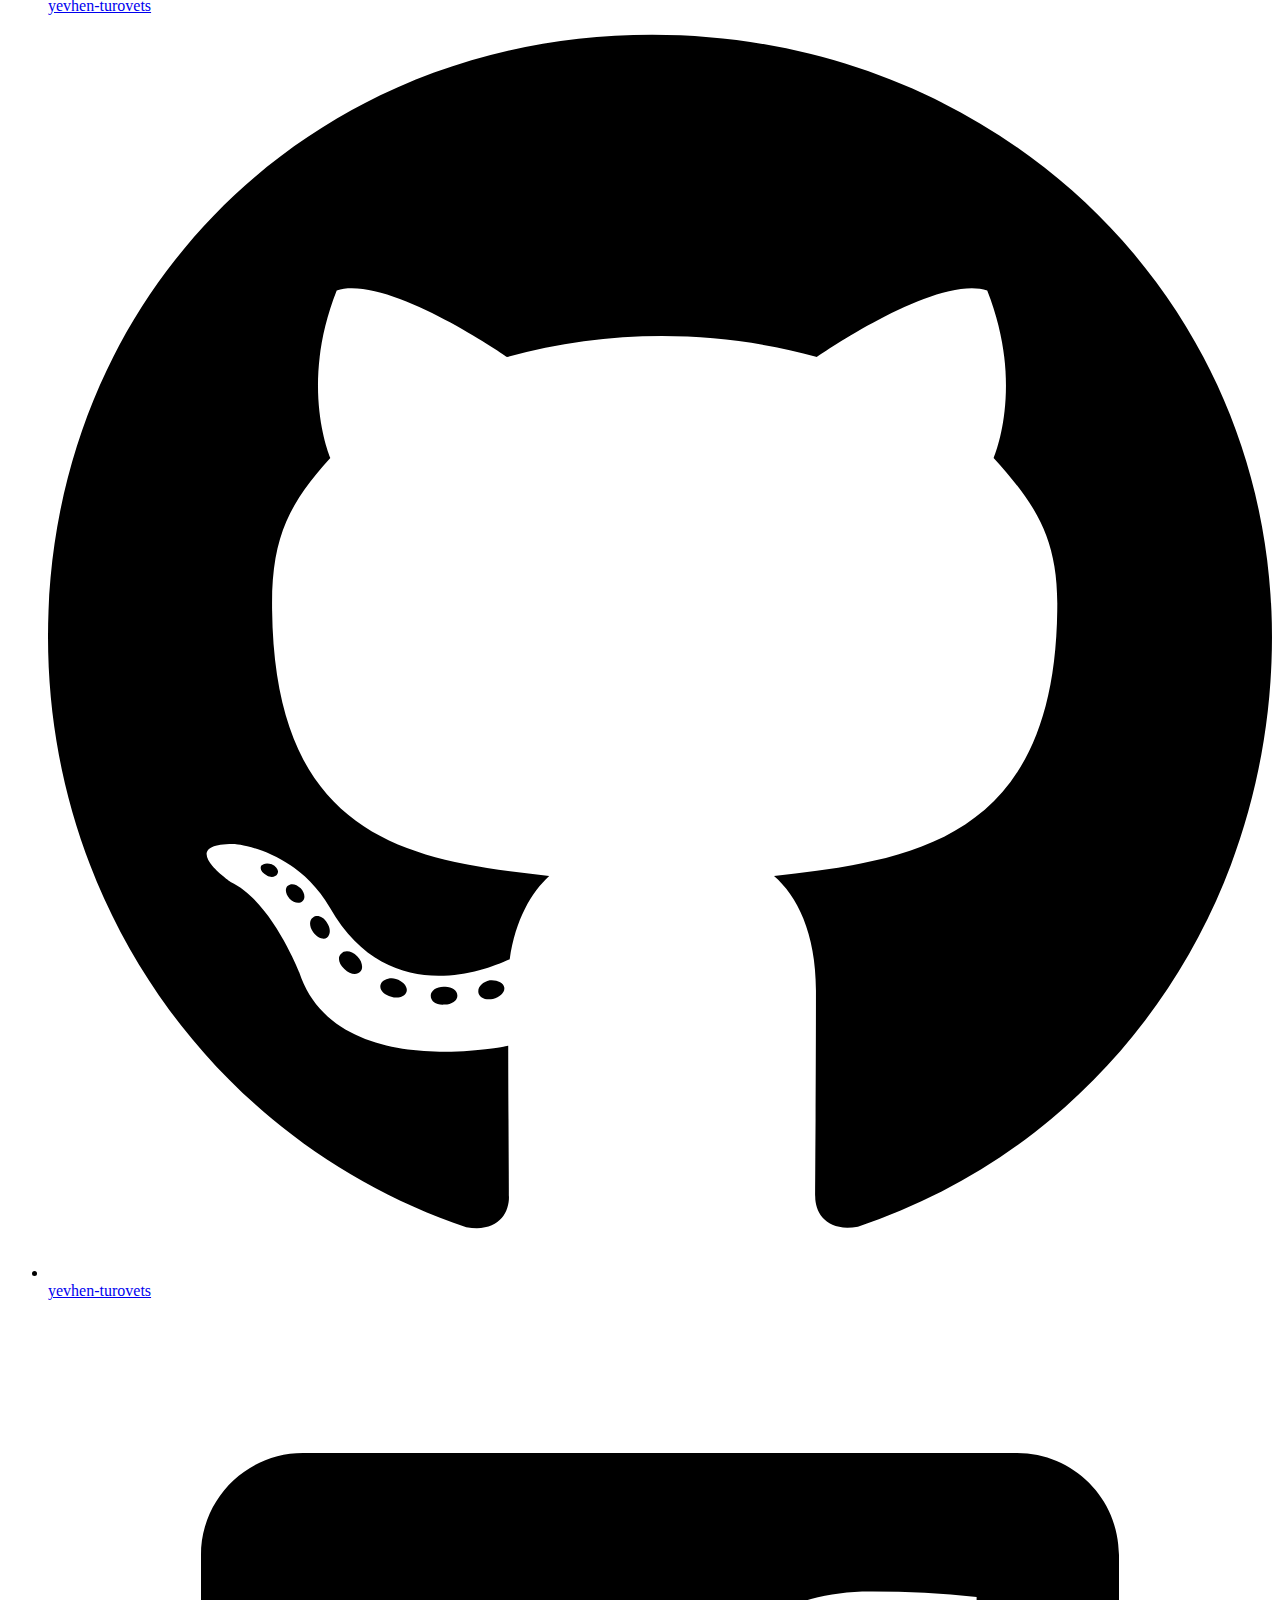
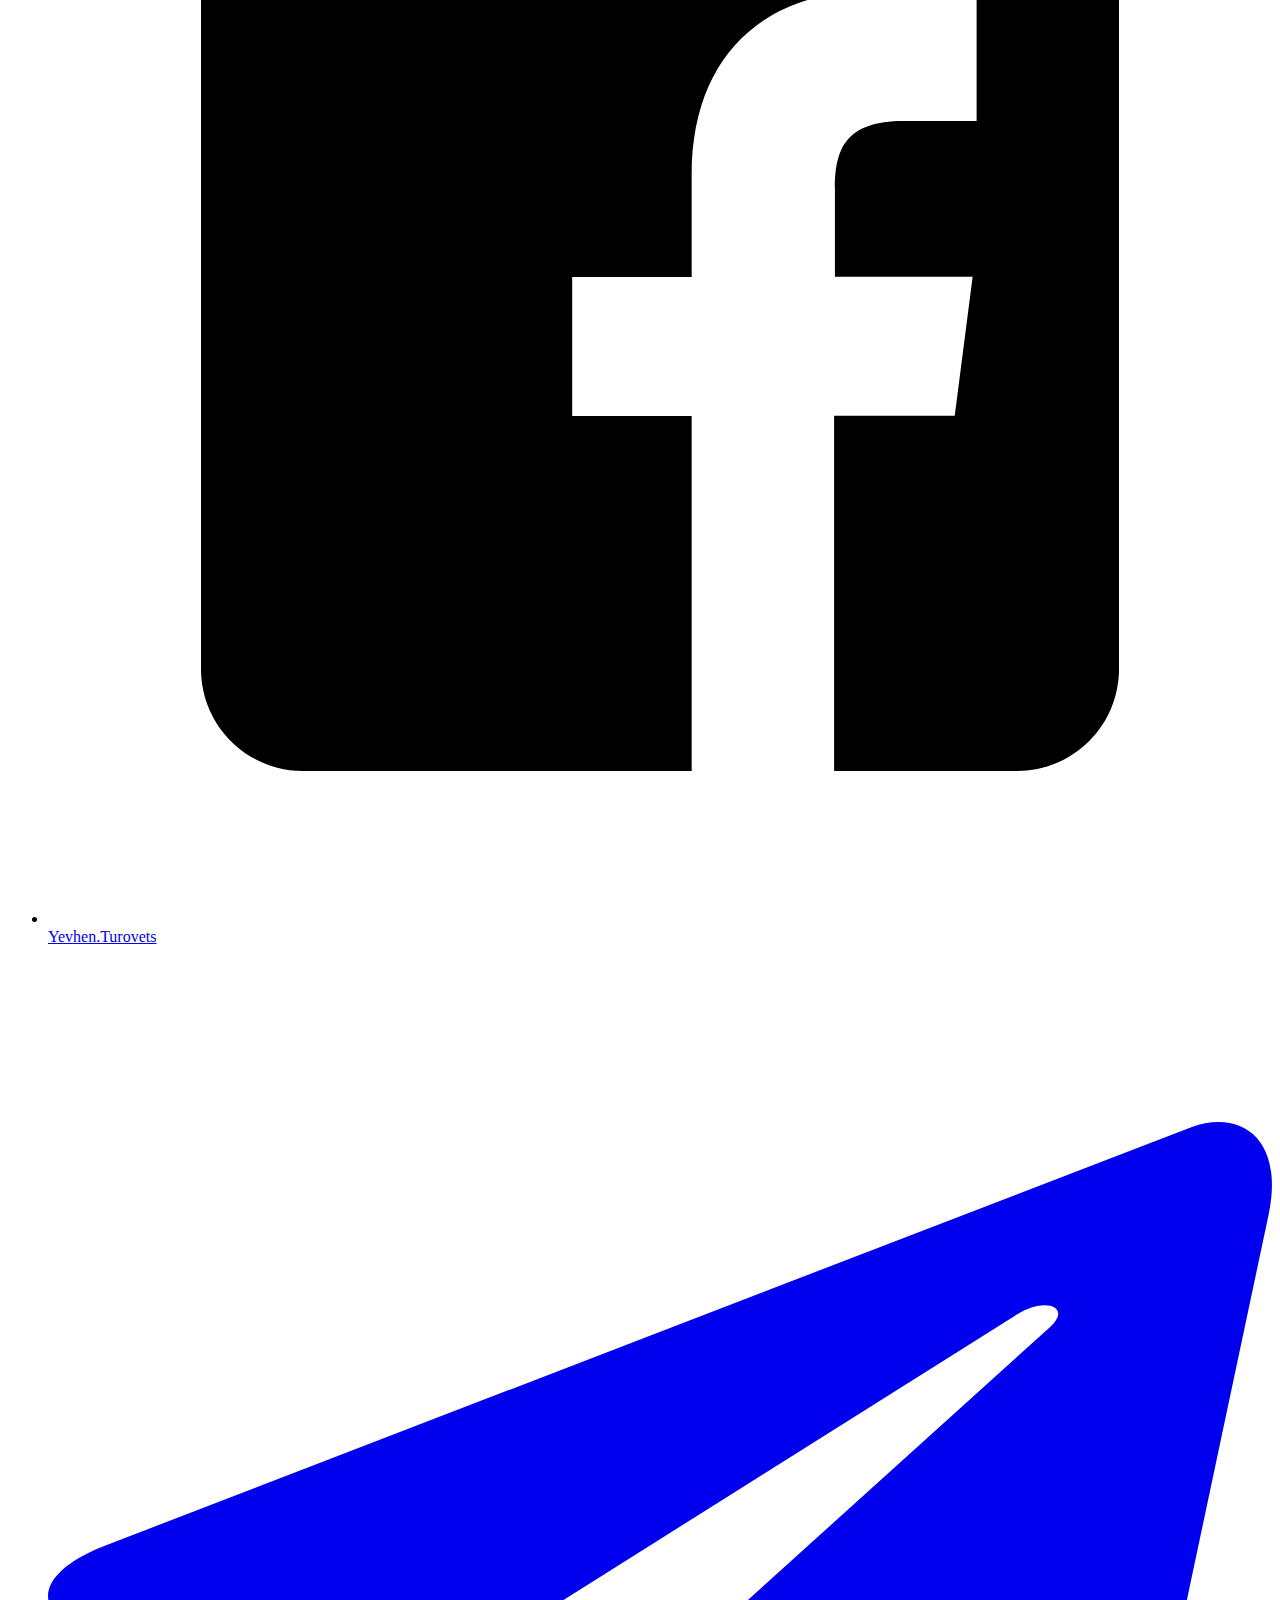
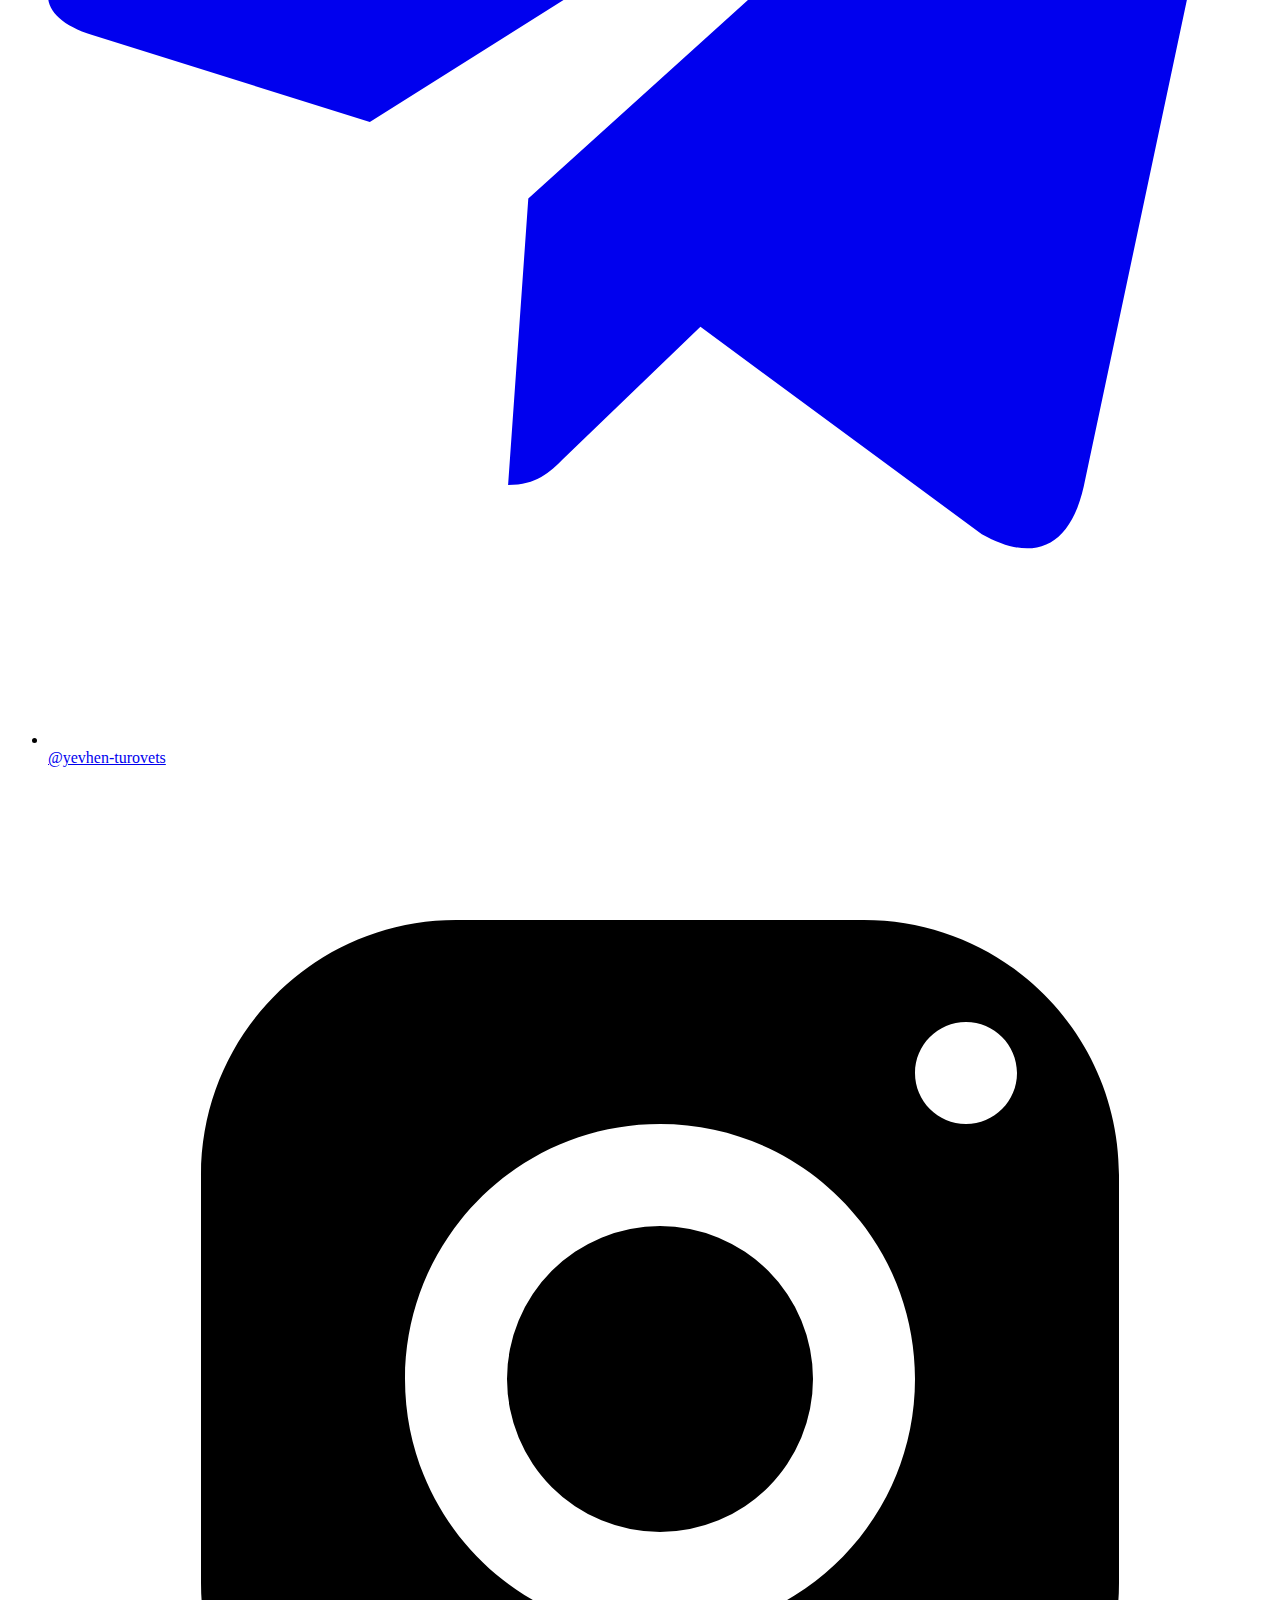
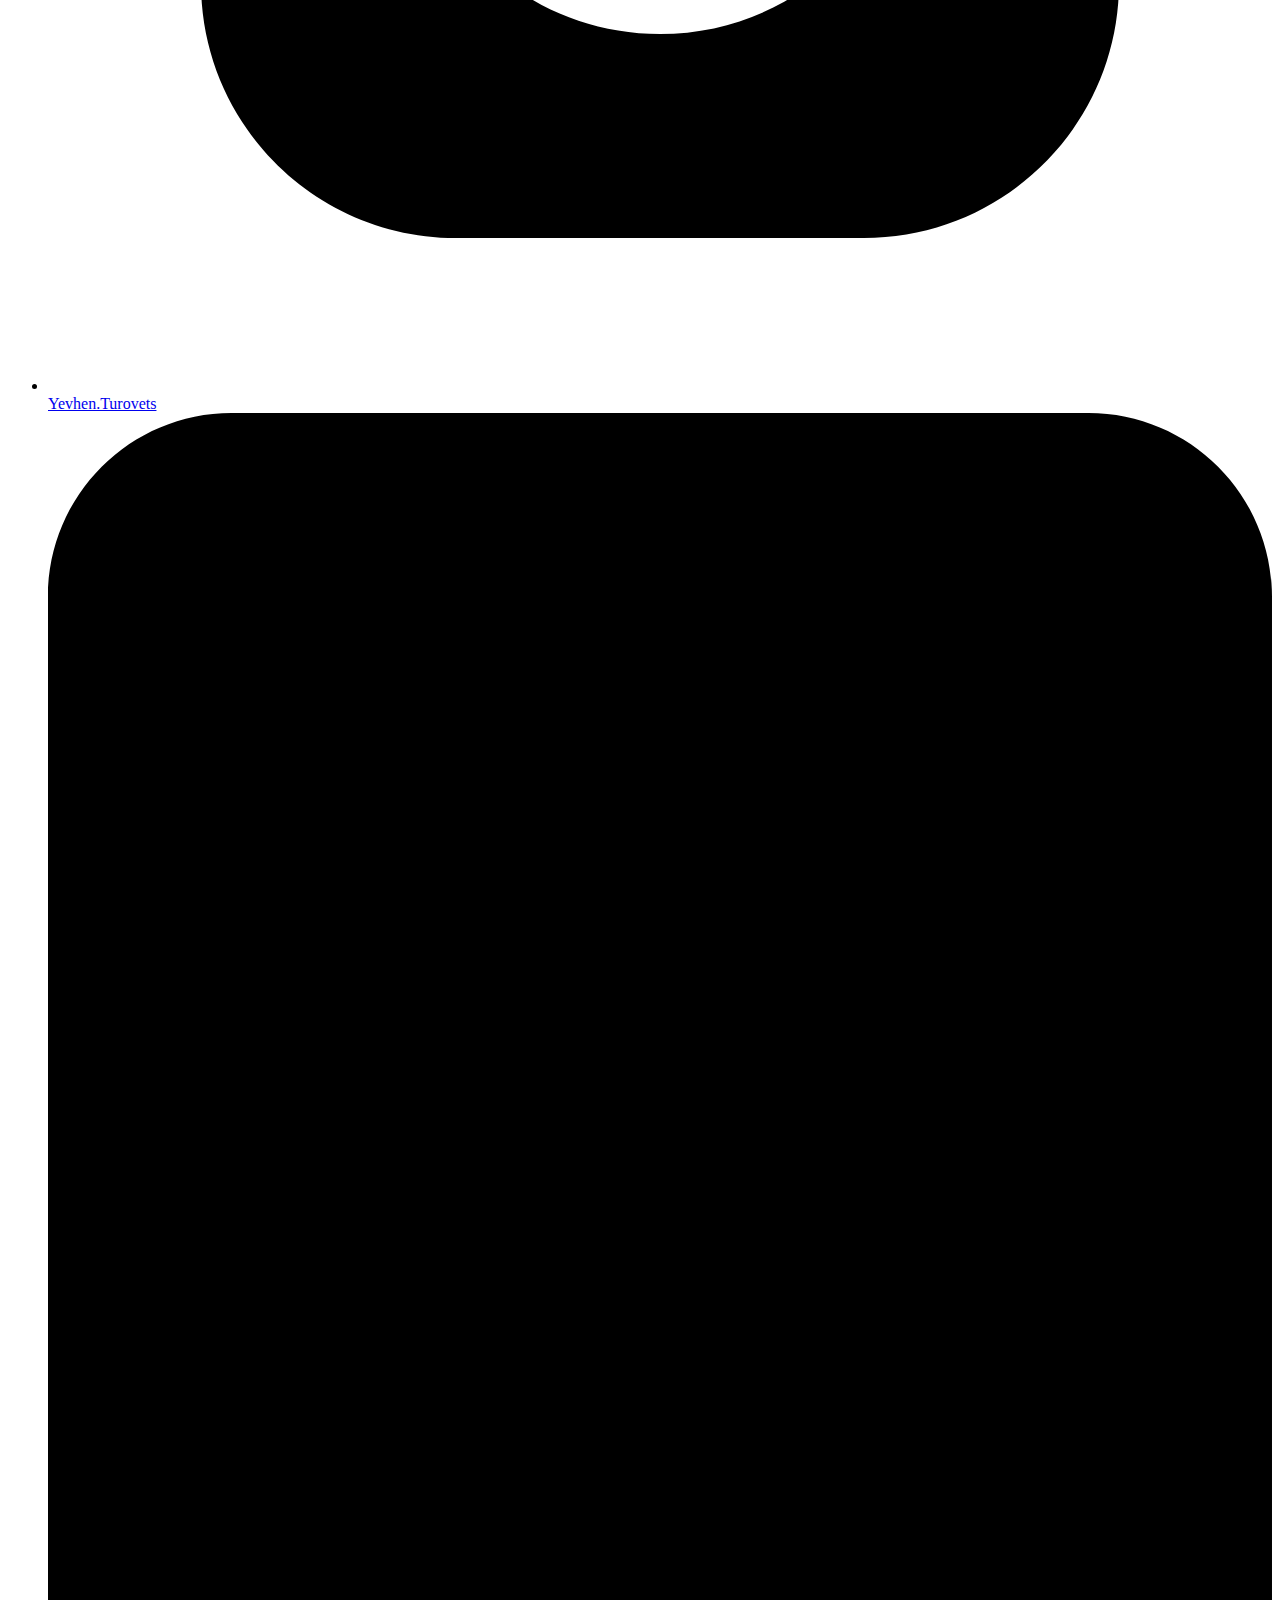
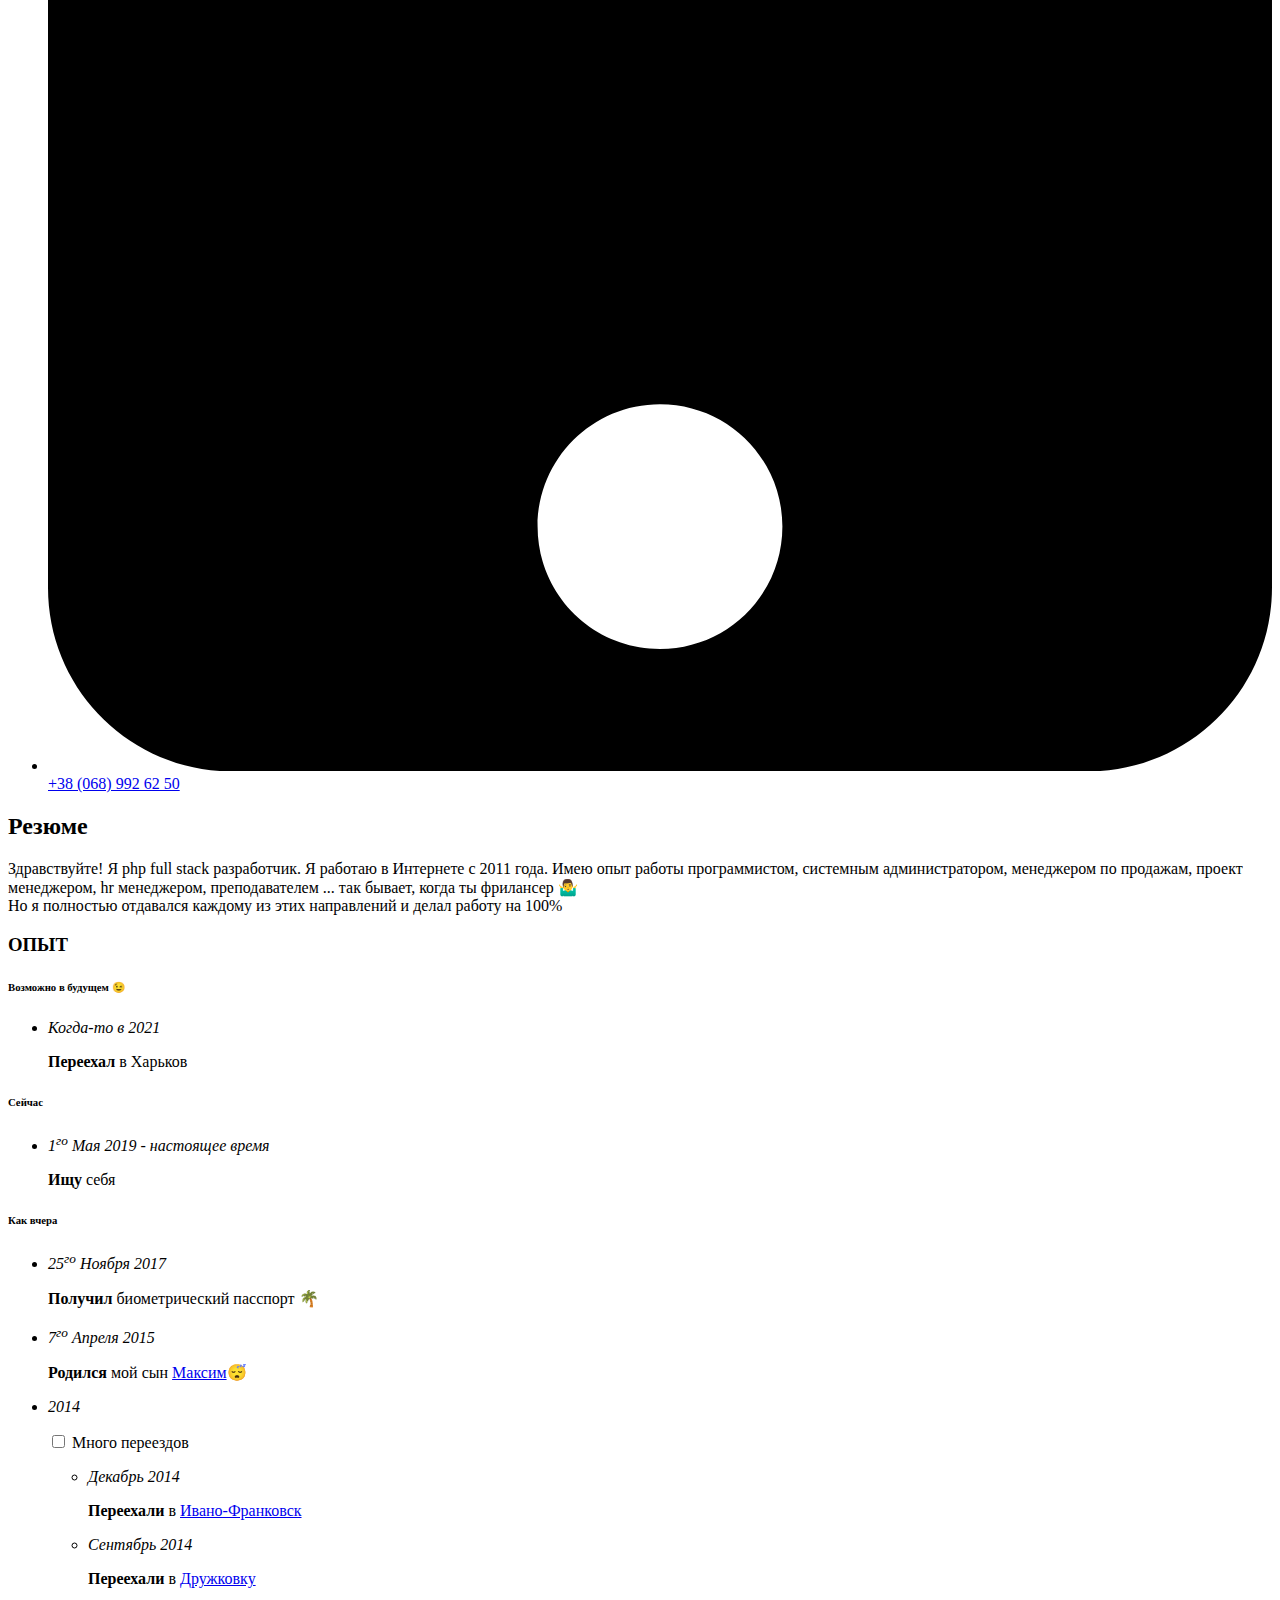
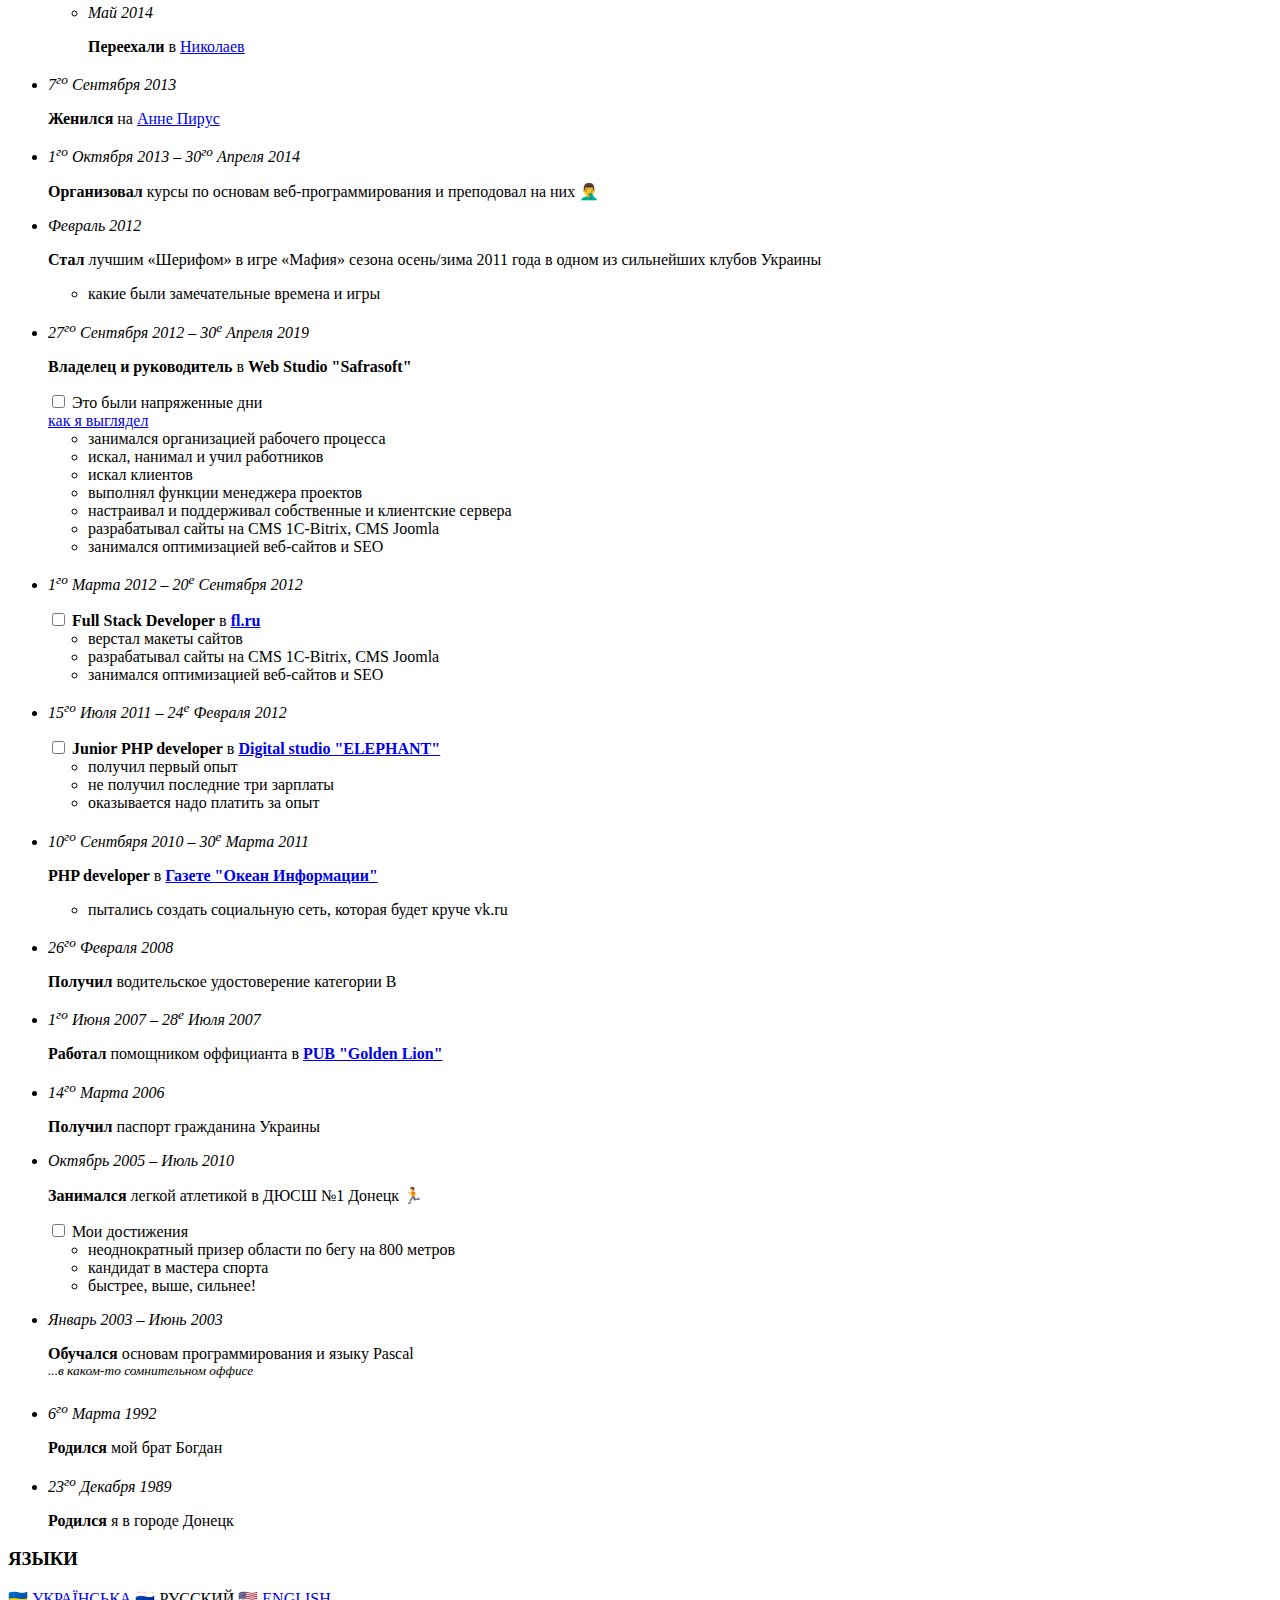
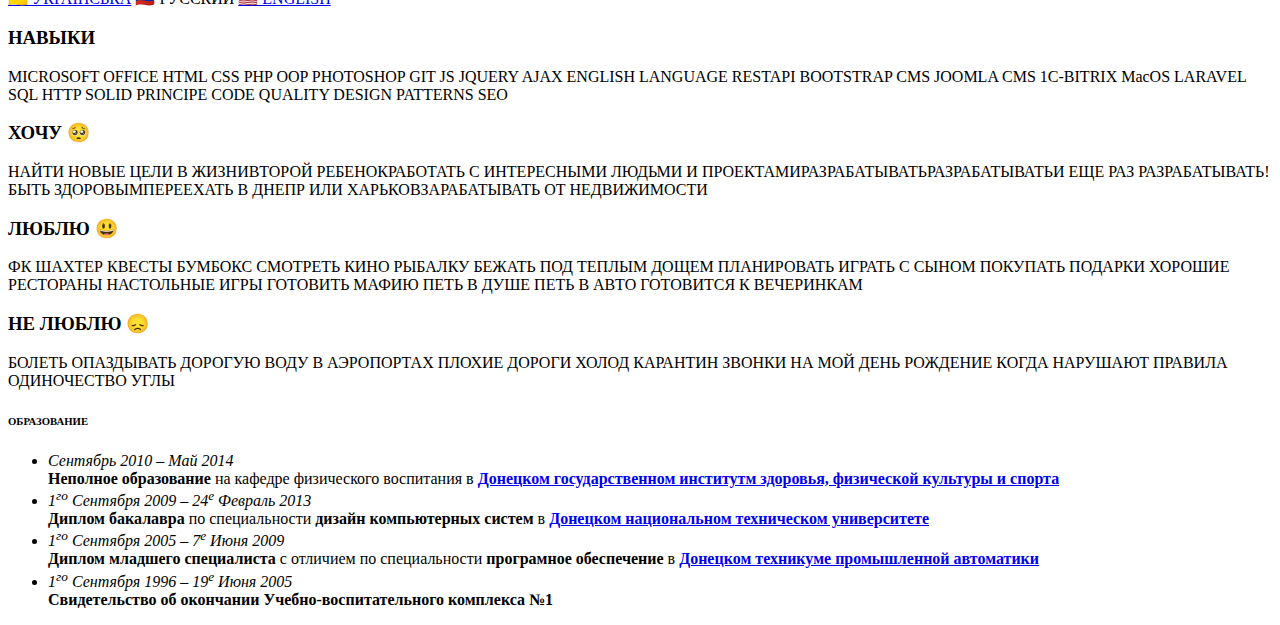
==== commit 0ff8636c: "Udate language version" ====
--- a/ru-ru/index.html
+++ b/ru-ru/index.html
@@ -10,8 +10,26 @@
     <link rel="me" href="mailto:yevhen.turovets@gmail.com">
     <link rel="me" href="tel:+380689926250">
     <link rel="stylesheet" href="https://volodymyrkushnir.com/assets/stylesheets/base.css">
+    <link rel="stylesheet" href="../assets/stylesheets/style.css">
   </head>
   <body>
+  <dialog id="photos">
+    <a href="#resume" title="Hide other photos" class="close">Close</a>
+    <div class="photos">
+      <noscript>
+        <img src="../assets/photos/1-min.JPG" alt="Это я">
+        <img src="../assets/photos/3-min.JPG" alt="Это моя семья. Собака и кошка спрятались =)">
+        <img src="../assets/photos/4-min.JPG" alt="Рабочий процесс">
+        <img src="../assets/photos/5-min.JPG" alt="Each programmer is simply obliged to work a little on vacation ... but we know that between a little and all night a little difference">
+        <img src="../assets/photos/6-min.JPG" alt="Rest">
+        <img src="../assets/photos/7-min.JPG" alt="Citius! Altius! Fortius!">
+        <img src="../assets/photos/8-min.JPG" alt="Quarantined work">
+        <img src="../assets/photos/9-min.JPG" alt="My live">
+        <img src="../assets/photos/10-min.JPG" alt="Pink =)">
+        <img src="../assets/photos/11-min.JPG" alt="Через степи чёрные и поля зеленые...">
+      </noscript>
+    </div>
+  </dialog>
   <main>
     <article>
       <div class="page" style="border-color: midnightblue;">
@@ -22,6 +40,9 @@
               <div class="avatar-wrapper">
                 <object class="avatar" data="../assets/images/avatar.svg" role="img" aria-label="Фотография моего профиля"></object>
               </div>
+              <a id="resume" href="#photos" title="Показать другие фотографии">
+                <em>Нажмите, если Вы хотите увидеть другие фотографии</em>
+              </a>
             </div>
             <div class="twelve wide column">
               <div class="stackable grid">
@@ -271,12 +292,36 @@
               <!-- Languages -->
               <section>
                 <h3>ЯЗЫКИ</h3>
-                <p class="tags small"><a href="/homepage/uk-ua/" hreflang="uk" rel="alternate" class="language" lang="uk"><span>&#x1f1fa;&#x1f1e6; УКРАЇНСЬКА</span></a> <span class="language" lang="ru">&#x1f1f7;&#x1f1fa; РУССКИЙ</span> <a href="/homepage/" hreflang="en" rel="alternate" class="language" lang="en"><span>&#x1f1fa;&#x1f1f8; ENGLISH</span></a></p>
+                <p class="tags small"><a href="../uk-ua/" hreflang="uk" rel="alternate" class="language" lang="uk"><span>&#x1f1fa;&#x1f1e6; УКРАЇНСЬКА</span></a> <span class="language" lang="ru">&#x1f1f7;&#x1f1fa; РУССКИЙ</span> <a href="../" hreflang="en" rel="alternate" class="language" lang="en"><span>&#x1f1fa;&#x1f1f8; ENGLISH</span></a></p>
               </section>
               <!-- Skills -->
-              <section>
+              <section class="skills">
                 <h3>НАВЫКИ</h3>
-                <p class="tags small">MICROSOFT OFFICE HTML CSS PHOTOSHOP PHP OOP MYSQL, SQL JS JQUERY SEO AJAX RESTAPI BOOTSTRAP CMS JOOMLA CMS 1C-BITRIX MACOS GIT LARAVEL HTTP SOLID PRINCIPE CODE QUALITY DESIGN PATTERNS ENGLISH LANGUAGE</p>
+                <div class="labels">
+                  <span class="label">MICROSOFT OFFICE</span>
+                  <span class="label">HTML</span>
+                  <span class="label">CSS</span>
+                  <span class="label">PHP</span>
+                  <span class="label">OOP</span>
+                  <span class="label">PHOTOSHOP</span>
+                  <span class="label">GIT</span>
+                  <span class="label">JS </span>
+                  <span class="label">JQUERY</span>
+                  <span class="label">AJAX</span>
+                  <span class="label">ENGLISH LANGUAGE</span>
+                  <span class="label">RESTAPI</span>
+                  <span class="label">BOOTSTRAP</span>
+                  <span class="label">CMS JOOMLA</span>
+                  <span class="label">CMS 1C-BITRIX</span>
+                  <span class="label">MacOS</span>
+                  <span class="label">LARAVEL</span>
+                  <span class="label">SQL</span>
+                  <span class="label">HTTP</span>
+                  <span class="label">SOLID PRINCIPE</span>
+                  <span class="label">CODE QUALITY</span>
+                  <span class="label">DESIGN PATTERNS</span>
+                  <span class="label">SEO</span>
+                </div>
               </section>
               <!-- Wants -->
               <section>
@@ -319,5 +364,31 @@
       </div>
     </article>
   </main>
+  <script>
+		function replaceNoscript(noscript) {
+			var parent = noscript.parentElement;
+			Array.prototype.slice.call((new DOMParser()).parseFromString(noscript.textContent, "text/html").body.children).forEach(function(element) {
+				parent.insertBefore(element, noscript);
+			});
+			parent.removeChild(noscript);
+		}
+		function callFuncOnCollection(collection, func) {
+			Array.prototype.slice.call(collection).map(function (item) {
+				func(item);
+			});
+		}
+		var childhoodPhotos = document.getElementById("photos").getElementsByClassName("photos")[0];
+		document.getElementById("resume").addEventListener("click", function() {
+			callFuncOnCollection(childhoodPhotos.getElementsByTagName("NOSCRIPT"), replaceNoscript);
+		});
+		if (window.location.hash === "#childhood") {
+			callFuncOnCollection(childhoodPhotos.getElementsByTagName("NOSCRIPT"), replaceNoscript);
+		}
+		if ("serviceWorker" in navigator) {
+			window.addEventListener("load", function() {
+				navigator.serviceWorker.register('/sw.js');
+			});
+		}
+	</script>
   </body>
 </html>--- a/assets/stylesheets/style.css
+++ b/assets/stylesheets/style.css
@@ -0,0 +1,9 @@
+section.skills:after {
+    content: " ";
+    clear: both;
+    display: block;
+}
+
+.skills .labels > .label {
+    cursor: default;
+}